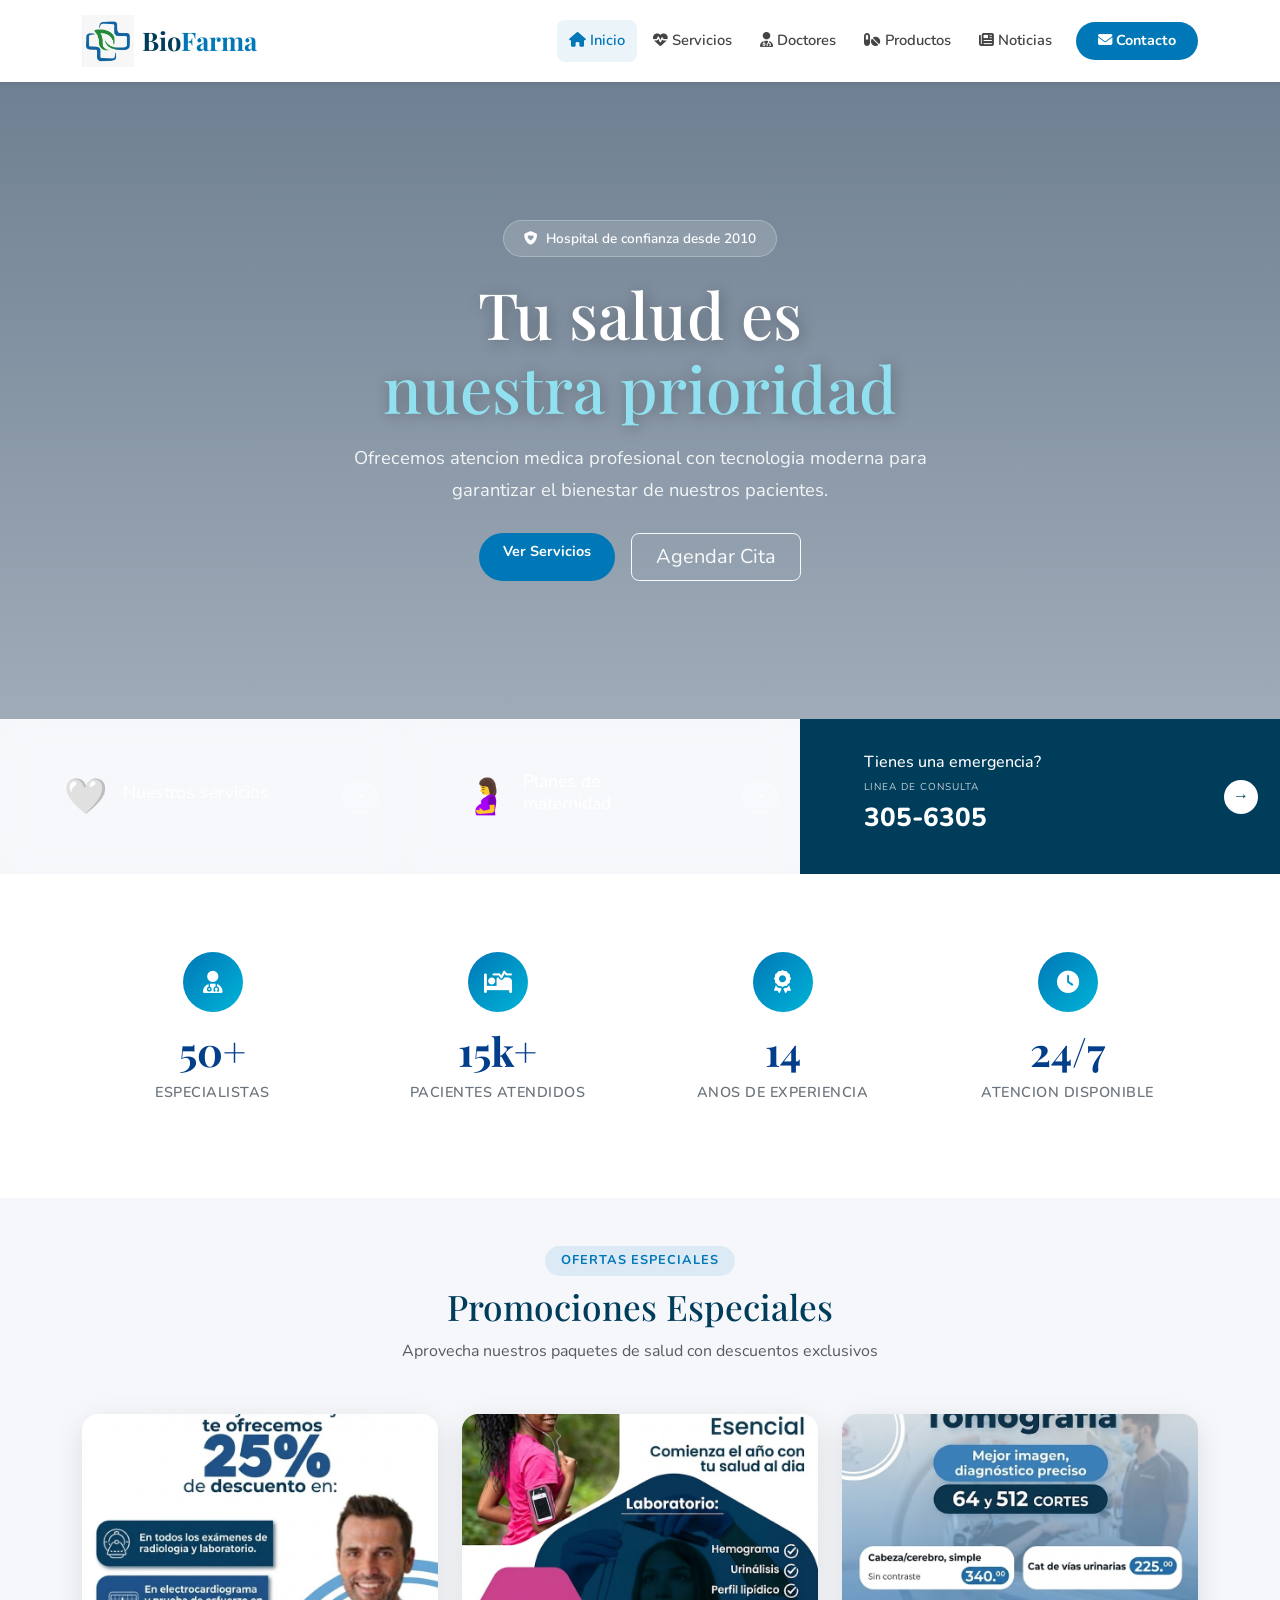
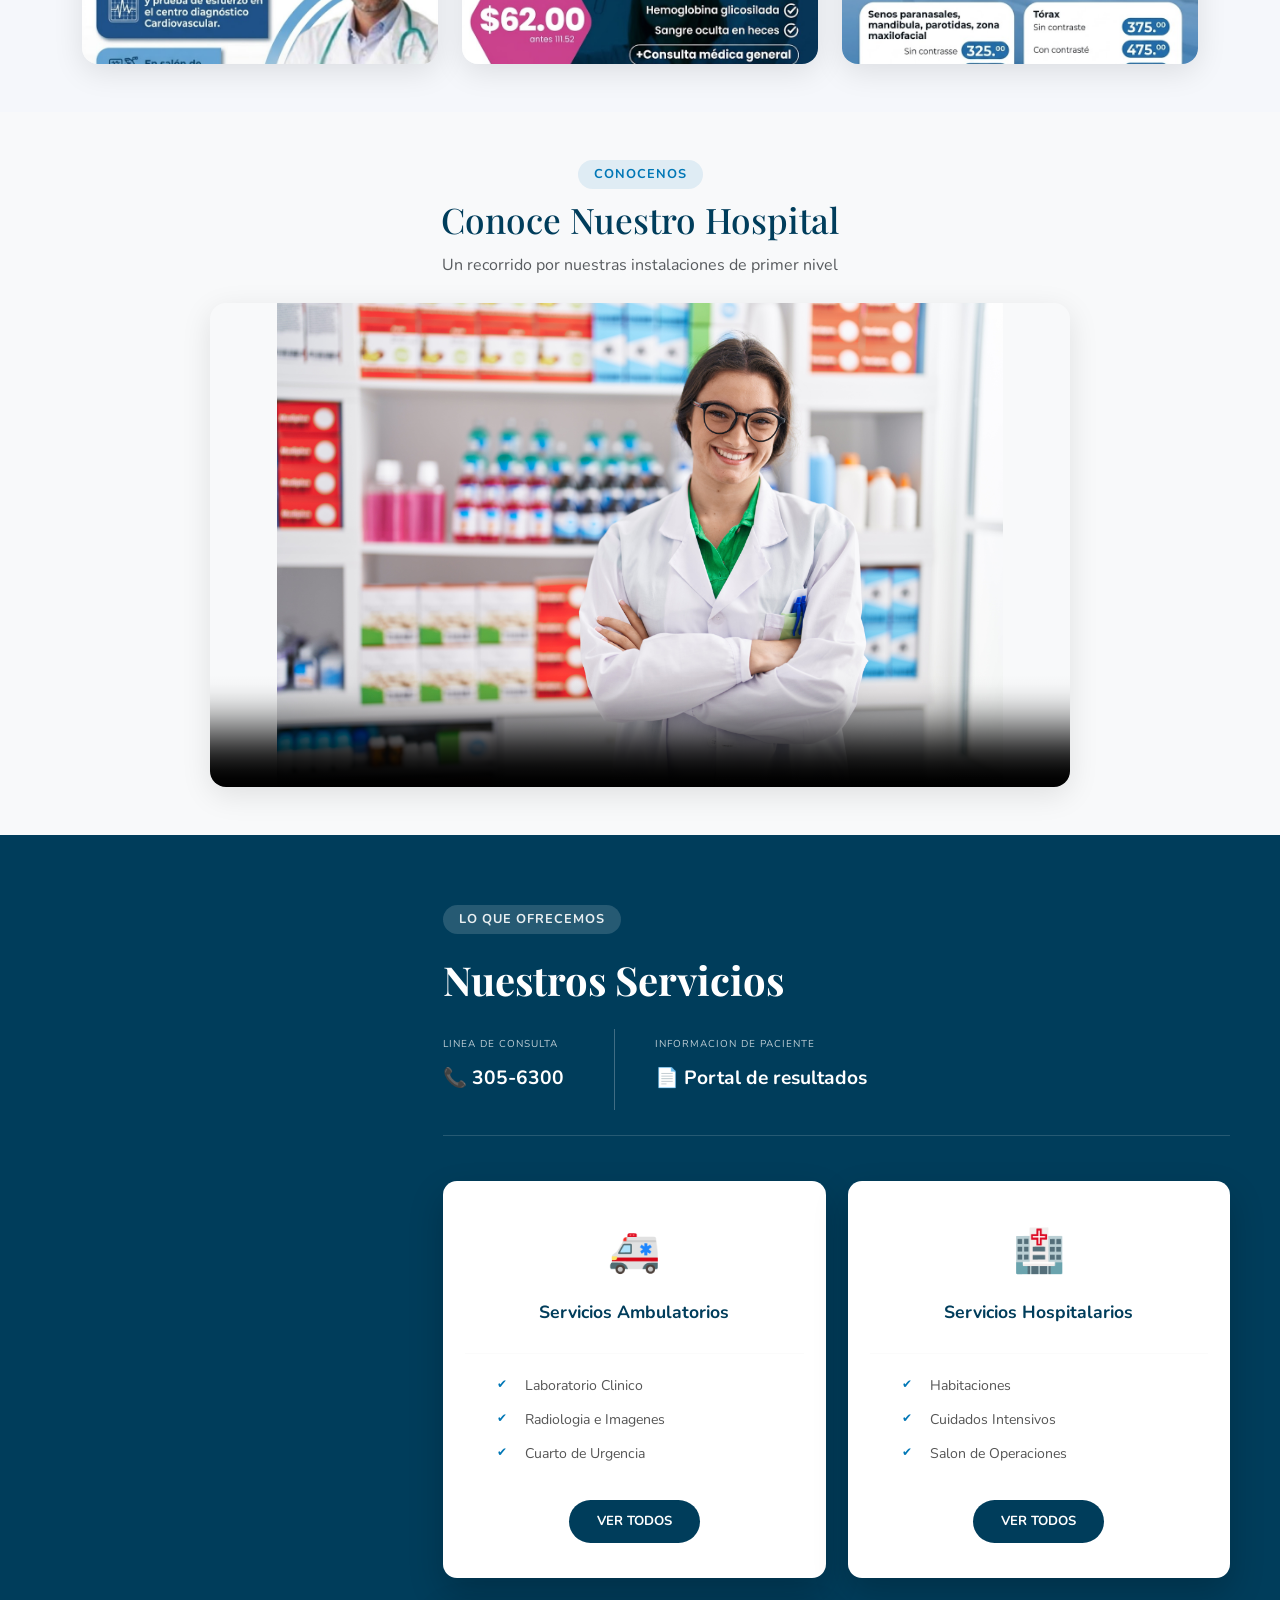
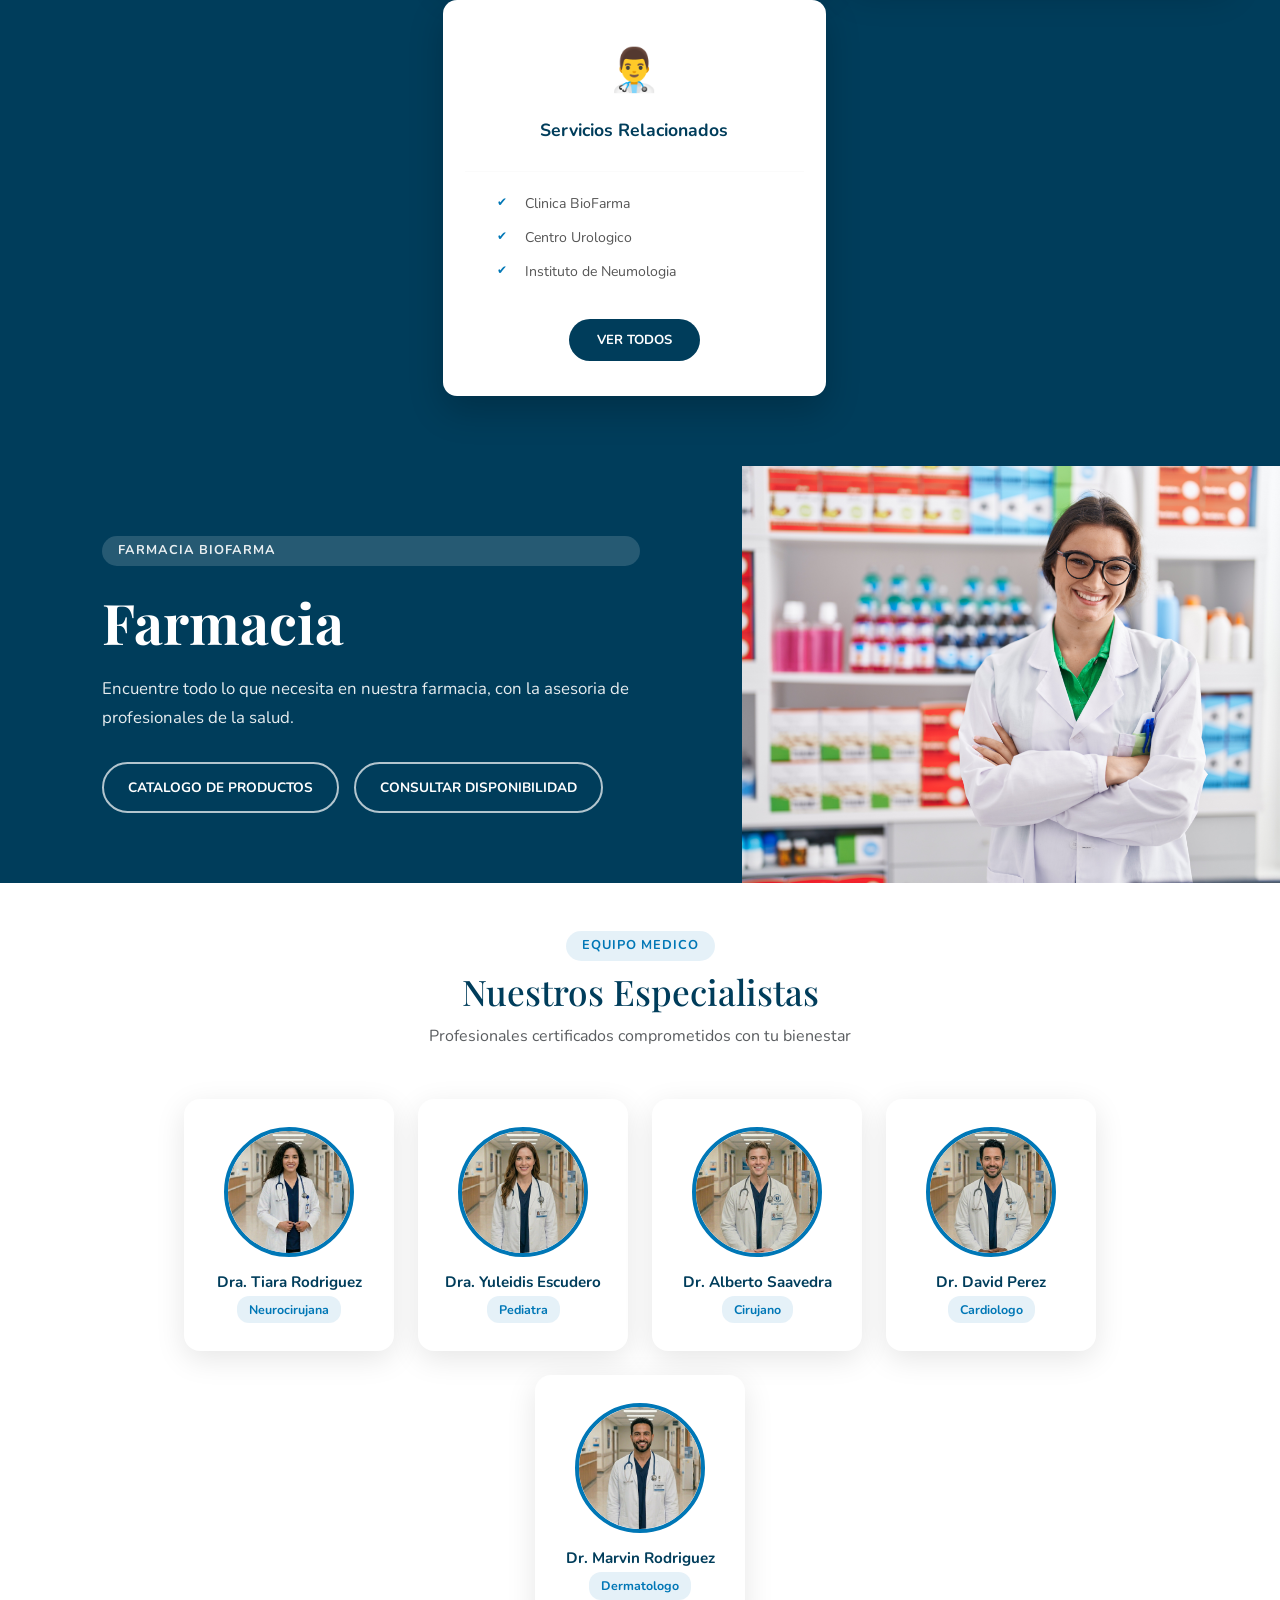
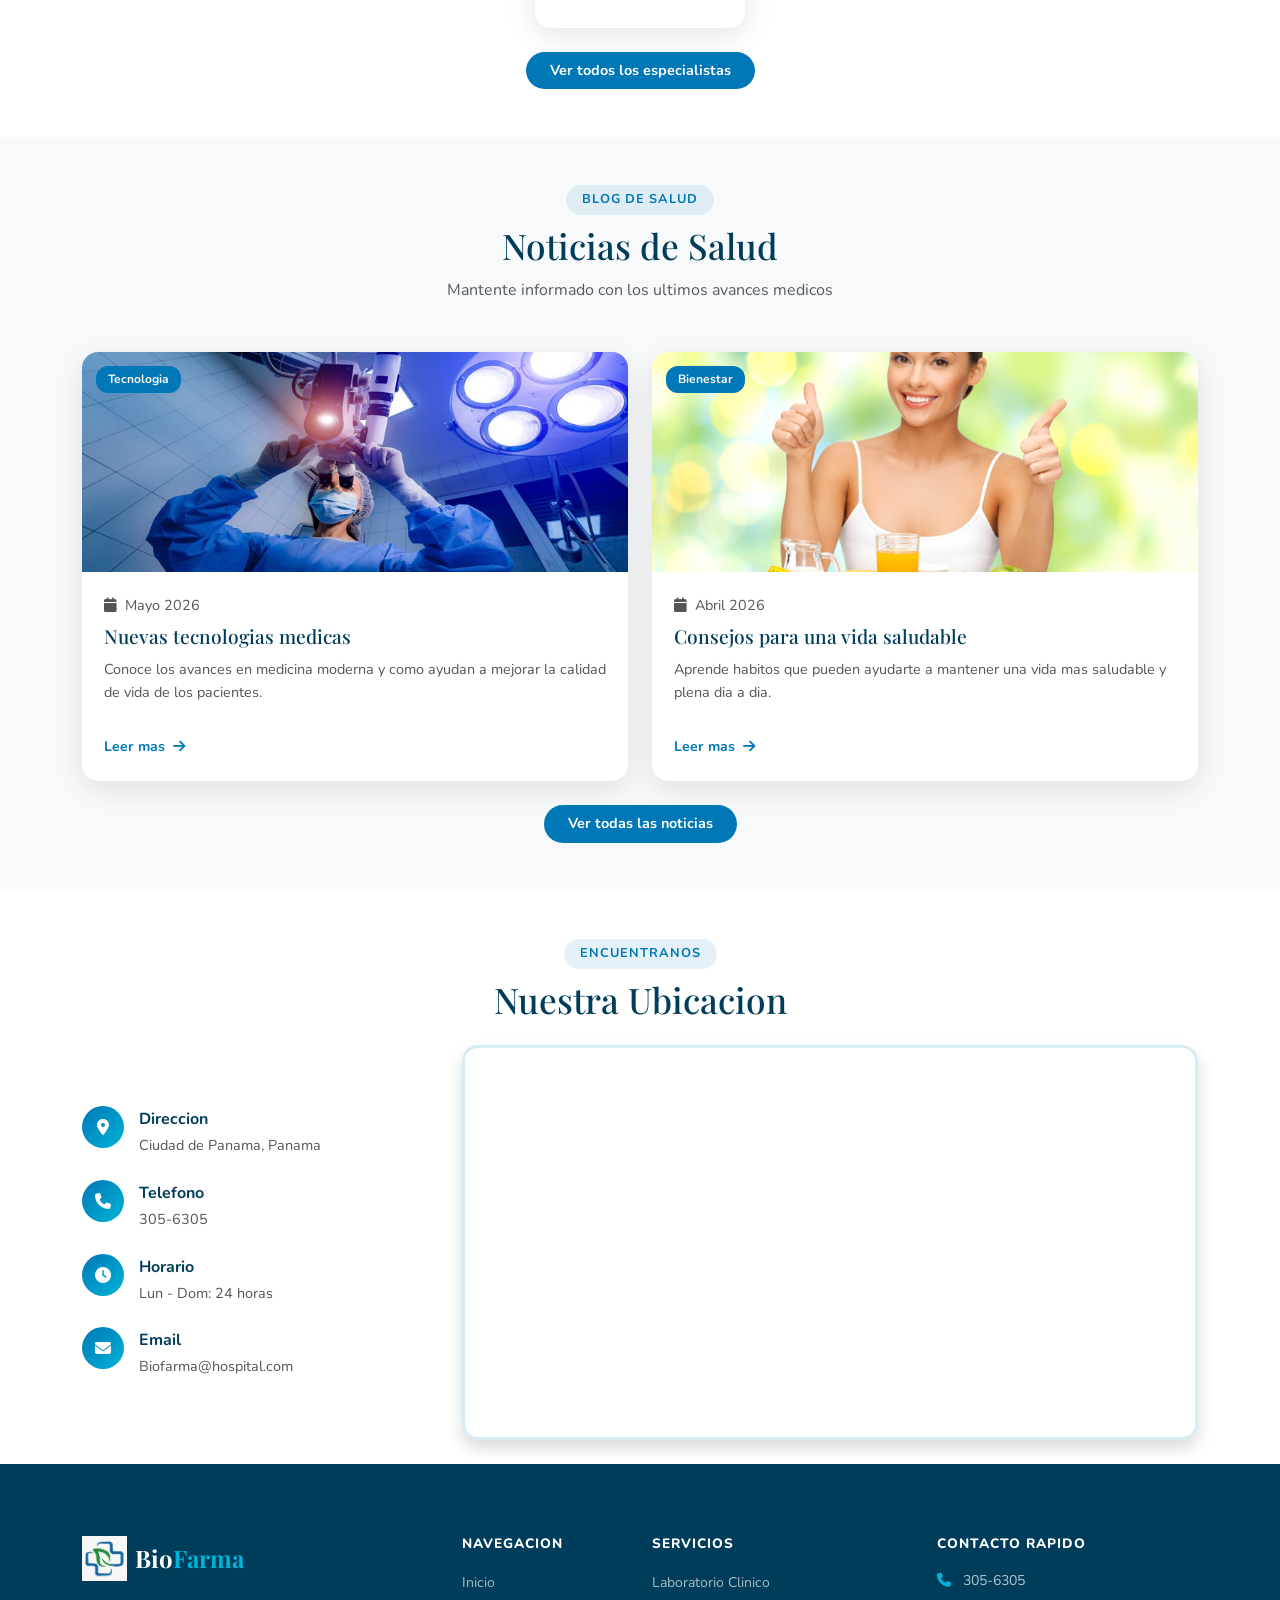
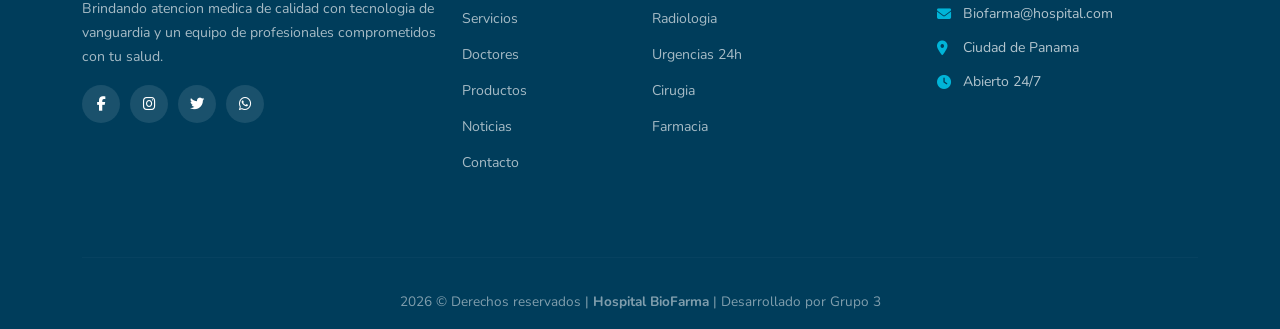
==== index.html @ d1a68641 "agregado card  del Dr Jean Batista" ====
<!DOCTYPE html>
<html lang="es">
<head>
    <meta charset="UTF-8">
    <meta name="viewport" content="width=device-width, initial-scale=1.0">
    <title>Hospital BioFarma | Tu salud, nuestra prioridad</title>
    <link rel="shortcut icon" type="image/png" href="img/Logo.png">
    <link href="https://cdn.jsdelivr.net/npm/bootstrap@5.3.3/dist/css/bootstrap.min.css" rel="stylesheet">
    <link rel="stylesheet" href="https://cdnjs.cloudflare.com/ajax/libs/font-awesome/6.5.0/css/all.min.css">
    <link href="https://fonts.googleapis.com/css2?family=Nunito:wght@400;600;700;800&family=Playfair+Display:wght@700&display=swap" rel="stylesheet">
    <link rel="stylesheet" href="css/style.css">
</head>
<body>

<!-- NAVBAR -->
<nav class="navbar navbar-expand-lg navbar-light bg-white shadow-sm sticky-top">
    <div class="container">
        <a class="navbar-brand d-flex align-items-center gap-2" href="index.html">
            <img src="img/Logo.png" alt="BioFarma" height="52">
            <span class="brand-name">Bio<span class="brand-accent">Farma</span></span>
        </a>
        <button class="navbar-toggler border-0" type="button" data-bs-toggle="collapse" data-bs-target="#navbarMain" aria-label="Toggle navigation">
            <span class="navbar-toggler-icon"></span>
        </button>
        <div class="collapse navbar-collapse" id="navbarMain">
            <ul class="navbar-nav ms-auto align-items-lg-center gap-lg-1">
                <li class="nav-item"><a class="nav-link active fw-semibold" href="index.html"><i class="fas fa-home me-1"></i>Inicio</a></li>
                <li class="nav-item"><a class="nav-link fw-semibold" href="servicios.html"><i class="fas fa-heartbeat me-1"></i>Servicios</a></li>
                <li class="nav-item"><a class="nav-link fw-semibold" href="Doctores.html"><i class="fas fa-user-md me-1"></i>Doctores</a></li>
                <li class="nav-item"><a class="nav-link fw-semibold" href="productos.html"><i class="fas fa-pills me-1"></i>Productos</a></li>
                <li class="nav-item"><a class="nav-link fw-semibold" href="noticias.html"><i class="fas fa-newspaper me-1"></i>Noticias</a></li>
                <li class="nav-item ms-lg-2">
                    <a class="btn btn-biofarma" href="contacto.html"><i class="fas fa-envelope me-1"></i>Contacto</a>
                </li>
            </ul>
        </div>
    </div>
</nav>

<!-- HERO -->
<section class="hero">
    <div class="hero-overlay">
        <div class="hero-content text-center text-white">
            <span class="hero-badge"><i class="fas fa-shield-heart me-2"></i>Hospital de confianza desde 2010</span>
            <h1>Tu salud es<br><span class="hero-highlight">nuestra prioridad</span></h1>
            <p>Ofrecemos atencion medica profesional con tecnologia moderna para garantizar el bienestar de nuestros pacientes.</p>
            <div class="d-flex gap-3 justify-content-center flex-wrap mt-4">
                <a href="servicios.html" class="btn btn-biofarma btn-lg px-4">Ver Servicios</a>
                <a href="contacto.html" class="btn btn-outline-light btn-lg px-4">Agendar Cita</a>
            </div>
        </div>
    </div>
    <div class="tarjetas-flotantes">
        <a href="servicios.html" class="tarjeta-glass text-decoration-none">
            <div class="icon">&#x1F90D;</div>
            <div class="info"><h3>Nuestros servicios</h3></div>
            <div class="arrow-circle">&#x2192;</div>
        </a>
        <a href="servicios.html" class="tarjeta-glass text-decoration-none">
            <div class="icon">&#x1F930;</div>
            <div class="info"><h3>Planes de maternidad</h3></div>
            <div class="arrow-circle">&#x2192;</div>
        </a>
        <div class="tarjeta-azul">
            <div class="info-emergencia">
                <h3>Tienes una emergencia?</h3>
                <div class="contacto-directo">
                    <span class="label">LINEA DE CONSULTA</span>
                    <span class="numero">305-6305</span>
                </div>
            </div>
            <div class="arrow-circle-white">&#x2192;</div>
        </div>
    </div>
</section>

<!-- ESTADISTICAS -->
<section class="py-5 bg-white">
    <div class="container">
        <div class="row text-center g-4">
            <div class="col-6 col-md-3">
                <div class="stat-card">
                    <div class="stat-icon"><i class="fas fa-user-md"></i></div>
                    <h2 class="stat-num">50+</h2>
                    <p>Especialistas</p>
                </div>
            </div>
            <div class="col-6 col-md-3">
                <div class="stat-card">
                    <div class="stat-icon"><i class="fas fa-procedures"></i></div>
                    <h2 class="stat-num">15k+</h2>
                    <p>Pacientes atendidos</p>
                </div>
            </div>
            <div class="col-6 col-md-3">
                <div class="stat-card">
                    <div class="stat-icon"><i class="fas fa-award"></i></div>
                    <h2 class="stat-num">14</h2>
                    <p>Anos de experiencia</p>
                </div>
            </div>
            <div class="col-6 col-md-3">
                <div class="stat-card">
                    <div class="stat-icon"><i class="fas fa-clock"></i></div>
                    <h2 class="stat-num">24/7</h2>
                    <p>Atencion disponible</p>
                </div>
            </div>
        </div>
    </div>
</section>

<!-- PROMOCIONES -->
<section class="promociones py-5">
    <div class="container">
        <div class="section-header text-center mb-5">
            <span class="section-tag">Ofertas especiales</span>
            <h2>Promociones Especiales</h2>
            <p class="text-muted">Aprovecha nuestros paquetes de salud con descuentos exclusivos</p>
        </div>
        <div class="row g-4">
            <div class="col-md-4"><div class="promo-card"><img src="img/promo1.jpg" alt="Chequeo" class="img-fluid"><div class="promo-overlay"><span>Ver promocion</span></div></div></div>
            <div class="col-md-4"><div class="promo-card"><img src="img/promo2.jpg" alt="Laboratorio" class="img-fluid"><div class="promo-overlay"><span>Ver promocion</span></div></div></div>
            <div class="col-md-4"><div class="promo-card"><img src="img/promo3.jpg" alt="Pediatria" class="img-fluid"><div class="promo-overlay"><span>Ver promocion</span></div></div></div>
        </div>
    </div>
</section>

<!-- VIDEO -->
<section class="video-section py-5 bg-light">
    <div class="container text-center">
        <div class="section-header mb-4">
            <span class="section-tag">Conocenos</span>
            <h2>Conoce Nuestro Hospital</h2>
            <p class="text-muted">Un recorrido por nuestras instalaciones de primer nivel</p>
        </div>
        <div class="ratio ratio-16x9 video-wrapper mx-auto" style="max-width:860px">
            <video controls poster="img/farmacia2.jpg">
                <source src="Videos/Hospital.mp4" type="video/mp4">
                Tu navegador no soporta el video.
            </video>
        </div>
    </div>
</section>

<!-- SERVICIOS PREMIUM -->
<section class="seccion-servicios-premium">
    <div class="servicios-split-container">
        <div class="servicios-visual"></div>
        <div class="servicios-info-panel">
            <div class="servicios-header">
                <span class="section-tag-white">Lo que ofrecemos</span>
                <h2>Nuestros Servicios</h2>
                <div class="servicios-subhead">
                    <div class="subhead-item">
                        <span class="label">LINEA DE CONSULTA</span>
                        <p class="valor">&#x1F4DE; 305-6300</p>
                    </div>
                    <div class="subhead-item separator">
                        <span class="label">INFORMACION DE PACIENTE</span>
                        <p class="valor">&#x1F4C4; Portal de resultados</p>
                    </div>
                </div>
            </div>
            <div class="cartas-grid">
                <article class="card-white">
                    <div class="card-icon">&#x1F691;</div>
                    <h3>Servicios Ambulatorios</h3>
                    <hr class="card-divider">
                    <ul class="card-list"><li>Laboratorio Clinico</li><li>Radiologia e Imagenes</li><li>Cuarto de Urgencia</li></ul>
                    <a href="servicios.html" class="card-btn">VER TODOS</a>
                </article>
                <article class="card-white">
                    <div class="card-icon">&#x1F3E5;</div>
                    <h3>Servicios Hospitalarios</h3>
                    <hr class="card-divider">
                    <ul class="card-list"><li>Habitaciones</li><li>Cuidados Intensivos</li><li>Salon de Operaciones</li></ul>
                    <a href="servicios.html" class="card-btn">VER TODOS</a>
                </article>
                <article class="card-white">
                    <div class="card-icon">&#x1F468;&#x200D;&#x2695;&#xFE0F;</div>
                    <h3>Servicios Relacionados</h3>
                    <hr class="card-divider">
                    <ul class="card-list"><li>Clinica BioFarma</li><li>Centro Urologico</li><li>Instituto de Neumologia</li></ul>
                    <a href="servicios.html" class="card-btn">VER TODOS</a>
                </article>
            </div>
        </div>
    </div>
</section>

<!-- BANNER FARMACIA -->
<section class="banner-farmacia-html">
    <div class="contenedor-banner">
        <div class="contenido-texto">
            <span class="section-tag-white">Farmacia BioFarma</span>
            <h1>Farmacia</h1>
            <p>Encuentre todo lo que necesita en nuestra farmacia, con la asesoria de profesionales de la salud.</p>
            <div class="botones-farmacia">
                <a href="productos.html" class="btn-farmacia">CATALOGO DE PRODUCTOS</a>
                <a href="contacto.html" class="btn-farmacia">CONSULTAR DISPONIBILIDAD</a>
            </div>
        </div>
        <div class="contenido-imagen">
            <img src="img/farmacia2.jpg" alt="Farmaceutica profesional en BioFarma">
        </div>
    </div>
</section>

<!-- DOCTORES -->
<section class="doctores py-5 bg-white">
    <div class="container">
        <div class="section-header text-center mb-5">
            <span class="section-tag">Equipo medico</span>
            <h2>Nuestros Especialistas</h2>
            <p class="text-muted">Profesionales certificados comprometidos con tu bienestar</p>
        </div>
        <div class="row justify-content-center g-4">
            <div class="col-6 col-md-4 col-lg-auto"><div class="doctor-card text-center"><div class="doctor-img-wrap"><img src="imagenes/dra. imagen.png" alt="Dra. Tiara Rodriguez"></div><h3>Dra. Tiara Rodriguez</h3><span class="especialidad">Neurocirujana</span></div></div>
            <div class="col-6 col-md-4 col-lg-auto"><div class="doctor-card text-center"><div class="doctor-img-wrap"><img src="imagenes/dra2.png" alt="Dra. Yuleidis Escudero"></div><h3>Dra. Yuleidis Escudero</h3><span class="especialidad">Pediatra</span></div></div>
            <div class="col-6 col-md-4 col-lg-auto"><div class="doctor-card text-center"><div class="doctor-img-wrap"><img src="imagenes/dr3.png" alt="Dr. Alberto Saavedra"></div><h3>Dr. Alberto Saavedra</h3><span class="especialidad">Cirujano</span></div></div>
            <div class="col-6 col-md-4 col-lg-auto"><div class="doctor-card text-center"><div class="doctor-img-wrap"><img src="imagenes/dr2.png" alt="Dr. David Perez"></div><h3>Dr. David Perez</h3><span class="especialidad">Cardiologo</span></div></div>
            <div class="col-6 col-md-4 col-lg-auto"><div class="doctor-card text-center"><div class="doctor-img-wrap"><img src="imagenes/dr1.png" alt="Dr. Marvin Rodriguez"></div><h3>Dr. Marvin Rodriguez</h3><span class="especialidad">Dermatologo</span></div></div>
        </div>
        <div class="text-center mt-4">
            <a href="Doctores.html" class="btn btn-biofarma px-4">Ver todos los especialistas</a>
        </div>
    </div>
</section>

<!-- NOTICIAS -->
<section class="noticias py-5 bg-light">
    <div class="container">
        <div class="section-header text-center mb-5">
            <span class="section-tag">Blog de salud</span>
            <h2>Noticias de Salud</h2>
            <p class="text-muted">Mantente informado con los ultimos avances medicos</p>
        </div>
        <div class="row g-4">
            <div class="col-md-6">
                <article class="noticia-card h-100">
                    <div class="noticia-img"><img src="img/noticia1.jpg" alt="Tecnologias medicas"><span class="noticia-badge">Tecnologia</span></div>
                    <div class="noticia-body">
                        <p class="noticia-fecha"><i class="fas fa-calendar me-1"></i> Mayo 2026</p>
                        <h3>Nuevas tecnologias medicas</h3>
                        <p>Conoce los avances en medicina moderna y como ayudan a mejorar la calidad de vida de los pacientes.</p>
                        <a href="noticias.html" class="noticia-link">Leer mas <i class="fas fa-arrow-right ms-1"></i></a>
                    </div>
                </article>
            </div>
            <div class="col-md-6">
                <article class="noticia-card h-100">
                    <div class="noticia-img"><img src="img/noticia2.png" alt="Vida saludable"><span class="noticia-badge">Bienestar</span></div>
                    <div class="noticia-body">
                        <p class="noticia-fecha"><i class="fas fa-calendar me-1"></i> Abril 2026</p>
                        <h3>Consejos para una vida saludable</h3>
                        <p>Aprende habitos que pueden ayudarte a mantener una vida mas saludable y plena dia a dia.</p>
                        <a href="noticias.html" class="noticia-link">Leer mas <i class="fas fa-arrow-right ms-1"></i></a>
                    </div>
                </article>
            </div>
        </div>
        <div class="text-center mt-4">
            <a href="noticias.html" class="btn btn-biofarma px-4">Ver todas las noticias</a>
        </div>
    </div>
</section>

<!-- UBICACION -->
<section class="ubicacion py-5">
    <div class="container">
        <div class="section-header text-center mb-4">
            <span class="section-tag">Encuentranos</span>
            <h2>Nuestra Ubicacion</h2>
        </div>
        <div class="row align-items-center g-4">
            <div class="col-md-4">
                <div class="ubicacion-info">
                    <div class="ubi-item"><i class="fas fa-map-marker-alt"></i><div><strong>Direccion</strong><p>Ciudad de Panama, Panama</p></div></div>
                    <div class="ubi-item"><i class="fas fa-phone"></i><div><strong>Telefono</strong><p>305-6305</p></div></div>
                    <div class="ubi-item"><i class="fas fa-clock"></i><div><strong>Horario</strong><p>Lun - Dom: 24 horas</p></div></div>
                    <div class="ubi-item"><i class="fas fa-envelope"></i><div><strong>Email</strong><p>Biofarma@hospital.com</p></div></div>
                </div>
            </div>
            <div class="col-md-8">
                <div class="map-wrapper rounded-4 overflow-hidden shadow">
                    <iframe src="https://www.google.com/maps?q=Hospital+San+Fernando+Panama&output=embed" width="100%" height="380" style="border:0;" allowfullscreen loading="lazy"></iframe>
                </div>
            </div>
        </div>
    </div>
</section>

<!-- FOOTER -->
<footer class="footer">
    <div class="container">
        <div class="row g-4 py-5">
            <div class="col-md-4">
                <div class="d-flex align-items-center gap-2 mb-3">
                    <img src="img/Logo.png" alt="Logo" height="45">
                    <span class="footer-brand">Bio<span>Farma</span></span>
                </div>
                <p class="footer-desc">Brindando atencion medica de calidad con tecnologia de vanguardia y un equipo de profesionales comprometidos con tu salud.</p>
                <div class="social-links">
                    <a href="#"><i class="fab fa-facebook-f"></i></a>
                    <a href="#"><i class="fab fa-instagram"></i></a>
                    <a href="#"><i class="fab fa-twitter"></i></a>
                    <a href="#"><i class="fab fa-whatsapp"></i></a>
                </div>
            </div>
            <div class="col-md-2 col-6">
                <h6 class="footer-title">Navegacion</h6>
                <ul class="footer-links">
                    <li><a href="index.html">Inicio</a></li>
                    <li><a href="servicios.html">Servicios</a></li>
                    <li><a href="Doctores.html">Doctores</a></li>
                    <li><a href="productos.html">Productos</a></li>
                    <li><a href="noticias.html">Noticias</a></li>
                    <li><a href="contacto.html">Contacto</a></li>
                </ul>
            </div>
            <div class="col-md-3 col-6">
                <h6 class="footer-title">Servicios</h6>
                <ul class="footer-links">
                    <li><a href="servicios.html">Laboratorio Clinico</a></li>
                    <li><a href="servicios.html">Radiologia</a></li>
                    <li><a href="servicios.html">Urgencias 24h</a></li>
                    <li><a href="servicios.html">Cirugia</a></li>
                    <li><a href="servicios.html">Farmacia</a></li>
                </ul>
            </div>
            <div class="col-md-3">
                <h6 class="footer-title">Contacto Rapido</h6>
                <ul class="footer-contact">
                    <li><i class="fas fa-phone"></i> 305-6305</li>
                    <li><i class="fas fa-envelope"></i> Biofarma@hospital.com</li>
                    <li><i class="fas fa-map-marker-alt"></i> Ciudad de Panama</li>
                    <li><i class="fas fa-clock"></i> Abierto 24/7</li>
                </ul>
            </div>
        </div>
        <hr class="footer-hr">
        <div class="footer-bottom text-center py-3">
            <p>2026 &copy; Derechos reservados | <strong>Hospital BioFarma</strong> | Desarrollado por Grupo 3</p>
        </div>
    </div>
</footer>

<script src="https://cdn.jsdelivr.net/npm/bootstrap@5.3.3/dist/js/bootstrap.bundle.min.js"></script>
</body>
</html>
---- css/style.css ----
/* ========================
   VARIABLES Y RESET
   ======================== */
:root {
    --azul: #0077b6;
    --azul-oscuro: #023e8a;
    --azul-profundo: #003d5b;
    --azul-claro: #00b4d8;
    --blanco: #ffffff;
    --gris-claro: #f5f7fb;
    --gris: #6c757d;
    --verde: #27ae60;
    --font-body: "Nunito", sans-serif;
    --font-display: "Playfair Display", serif;
    --shadow: 0 8px 30px rgba(0,0,0,0.1);
    --radius: 16px;
    --transition: all 0.3s ease;
}

* { margin:0; padding:0; box-sizing:border-box; }

body {
    font-family: var(--font-body);
    background: var(--gris-claro);
    color: #333;
    line-height: 1.7;
}

/* ========================
   NAVBAR
   ======================== */
.navbar {
    padding: 10px 0;
    z-index: 1000;
}

.brand-name {
    font-family: var(--font-display);
    font-size: 1.6rem;
    color: var(--azul-profundo);
    font-weight: 700;
}

.brand-accent {
    color: var(--azul);
}

.navbar .nav-link {
    color: #444 !important;
    font-weight: 600;
    padding: 8px 12px !important;
    border-radius: 8px;
    transition: var(--transition);
    font-size: 0.92rem;
}

.navbar .nav-link:hover,
.navbar .nav-link.active {
    color: var(--azul) !important;
    background: rgba(0,119,182,0.08);
}

.btn-biofarma {
    background: var(--azul);
    color: white !important;
    border: none;
    border-radius: 25px;
    padding: 8px 22px;
    font-weight: 700;
    font-size: 0.9rem;
    transition: var(--transition);
    text-decoration: none;
    display: inline-block;
}

.btn-biofarma:hover {
    background: var(--azul-oscuro);
    transform: translateY(-2px);
    box-shadow: 0 6px 20px rgba(0,119,182,0.35);
    color: white !important;
}

.btn-biofarma-sm {
    background: var(--azul);
    color: white !important;
    border: none;
    border-radius: 20px;
    padding: 6px 16px;
    font-weight: 600;
    font-size: 0.82rem;
    transition: var(--transition);
    text-decoration: none;
    display: inline-block;
}

.btn-biofarma-sm:hover {
    background: var(--azul-oscuro);
    color: white !important;
}

/* ========================
   PAGE BANNER (para páginas internas)
   ======================== */
.page-banner {
    background: linear-gradient(135deg, var(--azul-profundo) 0%, var(--azul) 100%);
    color: white;
    text-align: center;
    padding: 70px 20px 50px;
}

.page-banner h1 {
    font-family: var(--font-display);
    font-size: 2.5rem;
    margin-bottom: 15px;
}

.breadcrumb-item + .breadcrumb-item::before {
    color: rgba(255,255,255,0.5);
}

/* ========================
   SECTION HEADERS
   ======================== */
.section-header h2 {
    font-family: var(--font-display);
    font-size: 2.2rem;
    color: var(--azul-profundo);
    margin-bottom: 10px;
}

.section-tag {
    display: inline-block;
    background: rgba(0,119,182,0.1);
    color: var(--azul);
    border-radius: 20px;
    padding: 4px 16px;
    font-size: 0.8rem;
    font-weight: 700;
    letter-spacing: 1px;
    text-transform: uppercase;
    margin-bottom: 10px;
}

.section-tag-white {
    display: inline-block;
    background: rgba(255,255,255,0.15);
    color: rgba(255,255,255,0.9);
    border-radius: 20px;
    padding: 4px 16px;
    font-size: 0.8rem;
    font-weight: 700;
    letter-spacing: 1px;
    text-transform: uppercase;
    margin-bottom: 12px;
}

.section-title-left {
    font-family: var(--font-display);
    font-size: 1.9rem;
    color: var(--azul-profundo);
}

/* ========================
   HERO
   ======================== */
.hero {
    position: relative;
    height: 88vh;
    background: url("https://images.unsplash.com/photo-1586773860418-d37222d8fce3") center/cover no-repeat;
    display: flex;
    flex-direction: column;
    justify-content: space-between;
}

.hero-overlay {
    flex-grow: 1;
    display: flex;
    align-items: center;
    justify-content: center;
    background: linear-gradient(to bottom, rgba(0,30,60,0.55), rgba(0,30,60,0.35));
    padding: 20px;
}

.hero-badge {
    display: inline-block;
    background: rgba(255,255,255,0.15);
    backdrop-filter: blur(10px);
    border: 1px solid rgba(255,255,255,0.25);
    color: white;
    border-radius: 30px;
    padding: 6px 20px;
    font-size: 0.85rem;
    font-weight: 600;
    margin-bottom: 20px;
}

.hero-content h1 {
    font-family: var(--font-display);
    font-size: clamp(2.2rem, 5vw, 4rem);
    line-height: 1.15;
    margin-bottom: 18px;
    text-shadow: 2px 2px 15px rgba(0,0,0,0.3);
}

.hero-highlight {
    color: #90e0ef;
}

.hero-content p {
    font-size: 1.15rem;
    max-width: 600px;
    margin: 0 auto 28px;
    opacity: 0.9;
}

.hero-content { animation: aparecer 1.1s ease; }

/* Tarjetas flotantes */
.tarjetas-flotantes {
    display: flex;
    width: 100%;
    height: 155px;
}

.tarjeta-glass {
    flex: 1;
    background: rgba(255,255,255,0.13);
    backdrop-filter: blur(15px);
    -webkit-backdrop-filter: blur(15px);
    border-right: 1px solid rgba(255,255,255,0.2);
    display: flex;
    align-items: center;
    padding: 0 5%;
    color: white;
    position: relative;
    cursor: pointer;
    transition: var(--transition);
    text-decoration: none !important;
}

.tarjeta-glass:hover {
    background: rgba(255,255,255,0.22);
    transform: translateY(-5px);
    color: white;
}

.tarjeta-glass h3 {
    font-size: 1.1rem;
    max-width: 150px;
    color: white;
}

.tarjeta-azul {
    flex: 1.3;
    background: var(--azul-profundo);
    color: white;
    display: flex;
    align-items: center;
    padding: 0 5%;
    position: relative;
    transition: var(--transition);
}

.tarjeta-azul:hover { transform: translateY(-5px); }

.icon { font-size: 35px; margin-right: 15px; }

.info-emergencia h3 { font-size: 1rem; margin-bottom: 6px; }

.contacto-directo { display: flex; flex-direction: column; }
.label { font-size: 10px; letter-spacing: 1px; opacity: 0.75; text-transform: uppercase; }
.numero { font-size: 26px; font-weight: 800; }

.arrow-circle, .arrow-circle-white {
    position: absolute;
    right: 22px;
    width: 34px;
    height: 34px;
    border-radius: 50%;
    display: flex;
    align-items: center;
    justify-content: center;
    font-weight: bold;
    font-size: 1rem;
}
.arrow-circle { background: rgba(255,255,255,0.2); border: 1px solid rgba(255,255,255,0.4); color: white; }
.arrow-circle-white { background: white; color: var(--azul-profundo); }

/* ========================
   ESTADÍSTICAS
   ======================== */
.stat-card {
    padding: 30px 20px;
    border-radius: var(--radius);
    transition: var(--transition);
}

.stat-card:hover { transform: translateY(-5px); }

.stat-icon {
    width: 60px; height: 60px;
    background: linear-gradient(135deg, var(--azul), var(--azul-claro));
    border-radius: 50%;
    display: flex; align-items: center; justify-content: center;
    margin: 0 auto 15px;
    color: white; font-size: 1.4rem;
}

.stat-num {
    font-family: var(--font-display);
    font-size: 2.5rem;
    color: var(--azul-oscuro);
    font-weight: 700;
    margin-bottom: 5px;
}

.stat-card p {
    color: var(--gris);
    font-weight: 600;
    font-size: 0.9rem;
    text-transform: uppercase;
    letter-spacing: 0.5px;
}

/* ========================
   PROMOCIONES
   ======================== */
.promociones { background: var(--gris-claro); }

.promo-card {
    border-radius: var(--radius);
    overflow: hidden;
    position: relative;
    box-shadow: var(--shadow);
    transition: var(--transition);
}

.promo-card:hover { transform: translateY(-8px); box-shadow: 0 20px 40px rgba(0,0,0,0.15); }

.promo-card img { width: 100%; height: 250px; object-fit: cover; display: block; transition: var(--transition); }

.promo-card:hover img { transform: scale(1.05); }

.promo-overlay {
    position: absolute; inset: 0;
    background: rgba(0,61,91,0.6);
    display: flex; align-items: center; justify-content: center;
    opacity: 0; transition: var(--transition);
}

.promo-card:hover .promo-overlay { opacity: 1; }

.promo-overlay span {
    color: white; font-weight: 700; font-size: 1.1rem;
    border: 2px solid white; padding: 8px 22px; border-radius: 25px;
}

/* ========================
   VIDEO
   ======================== */
.video-wrapper {
    border-radius: var(--radius);
    overflow: hidden;
    box-shadow: var(--shadow);
}

.video-wrapper video { display: block; }

/* ========================
   SERVICIOS PREMIUM
   ======================== */
.seccion-servicios-premium {
    background: var(--azul-profundo);
    min-height: 90vh;
    display: flex;
}

.servicios-split-container { display: flex; width: 100%; flex-wrap: wrap; }

.servicios-visual {
    flex: 1; min-width: 300px; min-height: 400px;
    background: url("img/radio.webp") center top / cover no-repeat;
}

.servicios-info-panel {
    flex: 2;
    padding: 70px 50px;
    color: white;
}

.servicios-header h2 {
    font-family: var(--font-display);
    font-size: 2.5rem;
    font-weight: 700;
    margin: 10px 0 25px;
}

.servicios-subhead {
    display: flex;
    gap: 50px;
    margin-bottom: 45px;
    padding-bottom: 25px;
    border-bottom: 1px solid rgba(255,255,255,0.15);
}

.subhead-item .label { font-size: 10px; letter-spacing: 1px; opacity: 0.75; text-transform: uppercase; }
.subhead-item .valor { font-size: 1.2rem; font-weight: 700; margin-top: 5px; }
.separator { border-left: 1px solid rgba(255,255,255,0.25); padding-left: 40px; }

.cartas-grid {
    display: grid;
    grid-template-columns: repeat(auto-fit, minmax(250px,1fr));
    gap: 22px;
}

.card-white {
    background: white;
    border-radius: 14px;
    padding: 35px 22px;
    color: #333;
    text-align: center;
    display: flex; flex-direction: column; align-items: center;
    box-shadow: 0 15px 35px rgba(0,0,0,0.2);
    transition: var(--transition);
}

.card-white:hover { transform: translateY(-10px) scale(1.02); }

.card-icon { font-size: 42px; margin-bottom: 14px; }

.card-white h3 { color: var(--azul-profundo); font-size: 1.1rem; margin-bottom: 14px; font-weight: 700; }

.card-divider { width: 100%; border: 0; border-top: 1px solid #f0f0f0; margin-bottom: 20px; }

.card-list { list-style: none; width: 100%; text-align: left; margin-bottom: 25px; }

.card-list li {
    font-size: 0.88rem; margin-bottom: 10px; padding-left: 28px;
    position: relative; color: #555;
}

.card-list li::before {
    content: "✔";
    position: absolute; left: 0;
    color: var(--azul); font-size: 12px;
}

.card-btn {
    margin-top: auto;
    background: var(--azul-profundo);
    color: white;
    border: none;
    padding: 10px 28px;
    border-radius: 22px;
    font-size: 0.82rem;
    font-weight: 700;
    cursor: pointer;
    transition: var(--transition);
    text-decoration: none; display: inline-block;
}
.card-btn:hover { background: var(--azul); color: white; }

@media (max-width: 1100px) { .servicios-visual { display: none; } }

/* ========================
   BANNER FARMACIA
   ======================== */
.banner-farmacia-html {
    background: var(--azul-profundo);
    overflow: hidden;
}

.contenedor-banner { display: flex; width: 100%; align-items: stretch; }

.contenido-texto {
    flex: 1; padding: 70px 8%;
    color: white; display: flex;
    flex-direction: column; justify-content: center;
}

.contenido-texto h1 {
    font-family: var(--font-display);
    font-size: 3.5rem; font-weight: 700; margin: 10px 0 20px;
}

.contenido-texto p { font-size: 1.05rem; margin-bottom: 30px; opacity: 0.9; }

.botones-farmacia { display: flex; gap: 15px; flex-wrap: wrap; }

.btn-farmacia {
    text-decoration: none; color: white;
    border: 2px solid rgba(255,255,255,0.7);
    padding: 12px 24px; border-radius: 28px;
    font-size: 0.85rem; font-weight: 700;
    transition: var(--transition); text-align: center;
}

.btn-farmacia:hover {
    background: white; color: var(--azul-profundo);
    border-color: white; transform: translateY(-2px);
}

.contenido-imagen { flex: 1; }
.contenido-imagen img { width: 100%; height: 100%; object-fit: cover; display: block; }

@media (max-width: 900px) {
    .contenedor-banner { flex-direction: column; }
    .contenido-texto { padding: 40px 25px; text-align: center; }
    .botones-farmacia { justify-content: center; }
    .contenido-imagen { height: 280px; }
}

/* ========================
   DOCTORES
   ======================== */
.doctor-card {
    background: white;
    border-radius: var(--radius);
    padding: 28px 20px;
    width: 210px;
    box-shadow: var(--shadow);
    transition: var(--transition);
}

.doctor-card:hover { transform: translateY(-8px); box-shadow: 0 20px 40px rgba(0,0,0,0.13); }

.doctor-img-wrap {
    width: 130px; height: 130px;
    border-radius: 50%;
    overflow: hidden;
    margin: 0 auto 16px;
    border: 4px solid var(--azul);
}

.doctor-img-wrap img { width: 100%; height: 100%; object-fit: cover; transition: var(--transition); }

.doctor-card:hover .doctor-img-wrap img { transform: scale(1.08); }

.doctor-card h3 { font-size: 0.95rem; font-weight: 700; color: var(--azul-profundo); margin-bottom: 5px; }

.especialidad {
    display: inline-block;
    background: rgba(0,119,182,0.1);
    color: var(--azul);
    border-radius: 12px;
    padding: 3px 12px;
    font-size: 0.78rem;
    font-weight: 700;
}

.doctor-bio {
    font-size: 0.8rem;
    color: var(--gris);
    margin-top: 10px;
    line-height: 1.5;
}

/* ========================
   NOTICIAS
   ======================== */
.noticia-card {
    background: white;
    border-radius: var(--radius);
    overflow: hidden;
    box-shadow: var(--shadow);
    display: flex; flex-direction: column;
    transition: var(--transition);
}

.noticia-card:hover { transform: translateY(-6px); box-shadow: 0 20px 40px rgba(0,0,0,0.13); }

.noticia-img { position: relative; overflow: hidden; }
.noticia-img img { width: 100%; height: 220px; object-fit: cover; display: block; transition: var(--transition); }
.noticia-card:hover .noticia-img img { transform: scale(1.05); }

.noticia-badge {
    position: absolute; top: 14px; left: 14px;
    background: var(--azul); color: white;
    border-radius: 12px; padding: 3px 12px;
    font-size: 0.75rem; font-weight: 700;
}

.noticia-body { padding: 22px; flex: 1; display: flex; flex-direction: column; }

.noticia-fecha { font-size: 0.78rem; color: var(--gris); margin-bottom: 8px; }

.noticia-body h3 {
    font-family: var(--font-display);
    font-size: 1.2rem; color: var(--azul-profundo);
    margin-bottom: 10px;
}

.noticia-body p { font-size: 0.9rem; color: #555; line-height: 1.6; flex: 1; }

.noticia-link {
    color: var(--azul); font-weight: 700;
    text-decoration: none; font-size: 0.88rem;
    margin-top: 15px; display: inline-block;
    transition: var(--transition);
}

.noticia-link:hover { color: var(--azul-oscuro); letter-spacing: 0.5px; }

.noticia-tags { display: flex; gap: 6px; flex-wrap: wrap; margin-top: 12px; }

.tag {
    background: var(--gris-claro);
    color: #555;
    border-radius: 10px; padding: 2px 10px;
    font-size: 0.75rem; font-weight: 600;
}

/* Noticia destacada */
.noticia-destacada {
    background: white;
    border-radius: var(--radius);
    overflow: hidden;
    box-shadow: var(--shadow);
}

.noticia-badge-alt {
    display: inline-block;
    background: linear-gradient(135deg, var(--azul), var(--azul-claro));
    color: white; border-radius: 12px;
    padding: 4px 14px; font-size: 0.78rem; font-weight: 700;
}

.noticia-fecha-alt { font-size: 0.82rem; color: var(--gris); }

.noticia-titulo-grande {
    font-family: var(--font-display);
    font-size: 1.7rem; color: var(--azul-profundo);
    margin: 10px 0 15px;
}

/* Newsletter */
.newsletter-box {
    background: linear-gradient(135deg, var(--azul-profundo), var(--azul));
    border-radius: var(--radius);
    padding: 40px;
    color: white;
}

.newsletter-box h3 { font-family: var(--font-display); font-size: 1.6rem; margin-bottom: 6px; }

/* ========================
   UBICACIÓN
   ======================== */
.ubicacion { background: white; }

.ubicacion-info { display: flex; flex-direction: column; gap: 22px; }

.ubi-item {
    display: flex; align-items: flex-start; gap: 15px;
}

.ubi-item i {
    width: 42px; height: 42px;
    background: linear-gradient(135deg, var(--azul), var(--azul-claro));
    color: white; border-radius: 50%;
    display: flex; align-items: center; justify-content: center;
    font-size: 1rem; flex-shrink: 0;
}

.ubi-item strong { display: block; font-weight: 700; color: var(--azul-profundo); }
.ubi-item p { margin: 0; font-size: 0.9rem; color: #555; }

.map-wrapper { border: 3px solid rgba(0,119,182,0.15); }

/* ========================
   FOOTER
   ======================== */
.footer {
    background: var(--azul-profundo);
    color: rgba(255,255,255,0.85);
}

.footer-brand {
    font-family: var(--font-display);
    font-size: 1.5rem;
    color: white; font-weight: 700;
}

.footer-brand span { color: var(--azul-claro); }

.footer-desc { font-size: 0.88rem; color: rgba(255,255,255,0.65); line-height: 1.7; }

.footer-title { color: white; font-weight: 800; font-size: 0.85rem; text-transform: uppercase; letter-spacing: 1px; margin-bottom: 16px; }

.footer-links { list-style: none; padding: 0; }
.footer-links li { margin-bottom: 9px; }
.footer-links a { color: rgba(255,255,255,0.65); text-decoration: none; font-size: 0.88rem; transition: var(--transition); }
.footer-links a:hover { color: var(--azul-claro); padding-left: 4px; }

.footer-contact { list-style: none; padding: 0; }
.footer-contact li { display: flex; align-items: center; gap: 10px; margin-bottom: 10px; font-size: 0.88rem; color: rgba(255,255,255,0.7); }
.footer-contact i { color: var(--azul-claro); width: 16px; }

.social-links { display: flex; gap: 10px; margin-top: 16px; }
.social-links a {
    width: 38px; height: 38px;
    background: rgba(255,255,255,0.1);
    color: white; border-radius: 50%;
    display: flex; align-items: center; justify-content: center;
    text-decoration: none; font-size: 0.9rem;
    transition: var(--transition);
}
.social-links a:hover { background: var(--azul); transform: translateY(-3px); }

.footer-hr { border-color: rgba(255,255,255,0.1); }

.footer-bottom p { font-size: 0.85rem; color: rgba(255,255,255,0.5); margin: 0; }

/* ========================
   PÁGINA CONTACTO
   ======================== */
.contact-info-card {
    background: white;
    border-radius: var(--radius);
    padding: 28px;
    box-shadow: var(--shadow);
}

.ci-item {
    display: flex; align-items: flex-start; gap: 14px;
    padding: 16px 0;
    border-bottom: 1px solid #f0f0f0;
}
.ci-item:last-child { border-bottom: none; }

.ci-icon {
    width: 44px; height: 44px;
    background: linear-gradient(135deg, var(--azul), var(--azul-claro));
    color: white; border-radius: 12px;
    display: flex; align-items: center; justify-content: center;
    font-size: 1rem; flex-shrink: 0;
}

.ci-item strong { display: block; font-weight: 700; color: var(--azul-profundo); font-size: 0.88rem; }
.ci-item p { margin: 3px 0 0; font-size: 0.88rem; color: #555; }

.form-card {
    background: white;
    border-radius: var(--radius);
    padding: 40px;
    box-shadow: var(--shadow);
}

.form-control, .form-select {
    border: 2px solid #e8edf2;
    border-radius: 10px;
    font-family: var(--font-body);
    transition: var(--transition);
}

.form-control:focus, .form-select:focus {
    border-color: var(--azul);
    box-shadow: 0 0 0 3px rgba(0,119,182,0.12);
}

/* ========================
   SERVICIOS (página interna)
   ======================== */
.servicio-card {
    background: white;
    border-radius: var(--radius);
    padding: 35px 28px;
    box-shadow: var(--shadow);
    text-align: center;
    transition: var(--transition);
    display: flex; flex-direction: column;
}

.servicio-card:hover { transform: translateY(-8px); box-shadow: 0 22px 45px rgba(0,0,0,0.14); }

.featured-servicio {
    background: linear-gradient(160deg, var(--azul-profundo), var(--azul));
    color: white;
}

.featured-servicio h3 { color: white !important; }
.featured-servicio .servicio-list li { color: rgba(255,255,255,0.85) !important; }
.featured-servicio .servicio-list li i { color: #90e0ef !important; }

.servicio-icon {
    width: 70px; height: 70px;
    border-radius: 20px;
    display: flex; align-items: center; justify-content: center;
    margin: 0 auto 20px;
    font-size: 1.8rem; color: white;
}

.servicio-card h3 {
    font-family: var(--font-display);
    color: var(--azul-profundo); font-size: 1.3rem;
    margin-bottom: 18px;
}

.servicio-list { list-style: none; padding: 0; text-align: left; }
.servicio-list li {
    padding: 10px 0; border-bottom: 1px solid rgba(0,0,0,0.05);
    display: flex; align-items: center; gap: 12px;
    font-size: 0.9rem; color: #555;
}
.servicio-list li:last-child { border-bottom: none; }
.servicio-list li i { color: var(--azul); width: 16px; }

.badge-featured {
    display: inline-block;
    background: rgba(255,255,255,0.2);
    color: white; border: 1px solid rgba(255,255,255,0.4);
    border-radius: 20px; padding: 5px 16px;
    font-size: 0.82rem; font-weight: 700;
}

/* CTA Box doctores */
.cta-box {
    background: linear-gradient(135deg, var(--azul-profundo), var(--azul));
    border-radius: var(--radius);
    padding: 55px 40px;
    color: white;
}

.cta-box h3 {
    font-family: var(--font-display);
    font-size: 2rem; margin-bottom: 10px;
}

/* ========================
   PRODUCTOS
   ======================== */
.btn-filtro {
    border: 2px solid var(--azul);
    color: var(--azul);
    border-radius: 22px;
    padding: 7px 20px;
    font-weight: 600;
    font-size: 0.88rem;
    background: transparent;
    transition: var(--transition);
}

.btn-filtro:hover, .btn-filtro.active {
    background: var(--azul); color: white;
    transform: translateY(-2px);
}

.producto-card {
    background: white;
    border-radius: var(--radius);
    overflow: hidden;
    box-shadow: var(--shadow);
    transition: var(--transition);
    display: flex; flex-direction: column; height: 100%;
}

.producto-card:hover { transform: translateY(-8px); box-shadow: 0 20px 40px rgba(0,0,0,0.14); }

.producto-img-wrap {
    overflow: hidden; height: 190px;
    background: var(--gris-claro);
    display: flex; align-items: center; justify-content: center;
}

.producto-img-wrap img {
    height: 100%; width: 100%;
    object-fit: contain; padding: 15px;
    transition: var(--transition);
}

.producto-card:hover .producto-img-wrap img { transform: scale(1.08); }

.producto-body { padding: 18px; flex: 1; display: flex; flex-direction: column; }

.producto-cat {
    background: rgba(0,119,182,0.1);
    color: var(--azul); border-radius: 10px;
    padding: 2px 10px; font-size: 0.75rem; font-weight: 700;
    margin-bottom: 8px; display: inline-block;
}

.producto-body h3 { font-size: 1rem; color: var(--azul-profundo); font-weight: 700; margin-bottom: 6px; }
.producto-body p { font-size: 0.82rem; color: #777; flex: 1; line-height: 1.5; }

.producto-footer {
    display: flex; align-items: center;
    justify-content: space-between;
    margin-top: 14px; padding-top: 12px;
    border-top: 1px solid #f0f0f0;
}

.precio { font-size: 1.3rem; font-weight: 800; color: var(--verde); }

.btn-agregar {
    width: 38px; height: 38px;
    background: var(--azul); color: white;
    border: none; border-radius: 50%;
    display: flex; align-items: center; justify-content: center;
    cursor: pointer; transition: var(--transition);
}

.btn-agregar:hover { background: var(--azul-oscuro); transform: scale(1.1); }

.farmacia-aviso {
    background: rgba(0,119,182,0.07);
    border-left: 4px solid var(--azul);
    border-radius: 8px; padding: 16px 20px;
    font-size: 0.9rem; color: #444;
}

/* ========================
   ANIMACIONES
   ======================== */
@keyframes aparecer {
    from { opacity: 0; transform: translateY(30px); }
    to { opacity: 1; transform: translateY(0); }
}

@keyframes fadeIn {
    from { opacity: 0; }
    to { opacity: 1; }
}

@keyframes pulse {
    0%, 100% { transform: scale(1); }
    50% { transform: scale(1.05); }
}

.btn-principal { animation: pulse 3s infinite; }

/* ========================
   RESPONSIVE
   ======================== */
@media (max-width: 992px) {
    .hero { height: 80vh; }
    .tarjetas-flotantes { height: 120px; }
    .numero { font-size: 20px; }
}

@media (max-width: 768px) {
    .hero { height: 75vh; }
    .hero-content h1 { font-size: 2rem; }
    .tarjetas-flotantes { flex-direction: column; height: auto; }
    .tarjeta-glass, .tarjeta-azul { min-height: 70px; }
    .servicios-info-panel { padding: 40px 20px; }
    .servicios-header h2 { font-size: 1.8rem; }
    .servicios-subhead { flex-direction: column; gap: 15px; }
    .separator { border-left: none; border-top: 1px solid rgba(255,255,255,0.25); padding-left: 0; padding-top: 15px; }
    .form-card { padding: 25px 18px; }
    .page-banner h1 { font-size: 1.8rem; }
    .newsletter-box { padding: 25px; }
    .doctor-card { width: 100%; max-width: 210px; margin: 0 auto; }
}
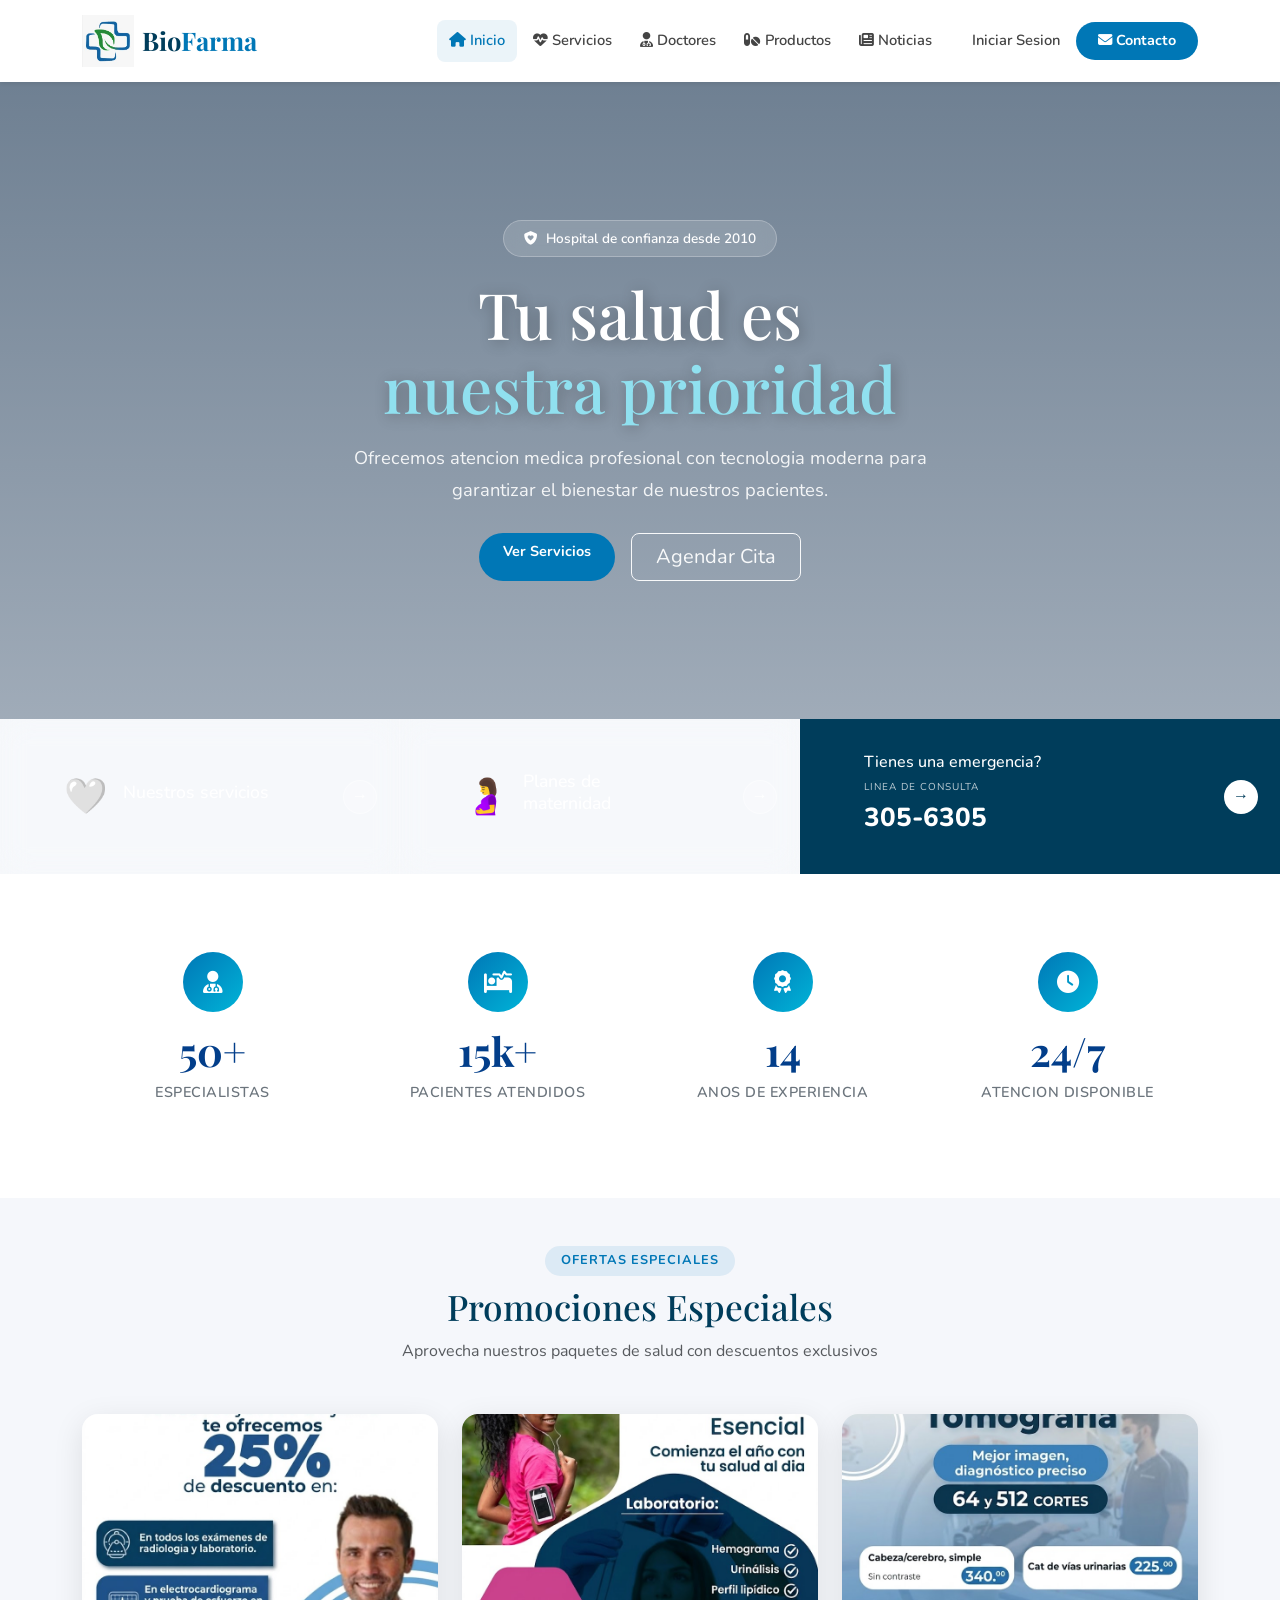
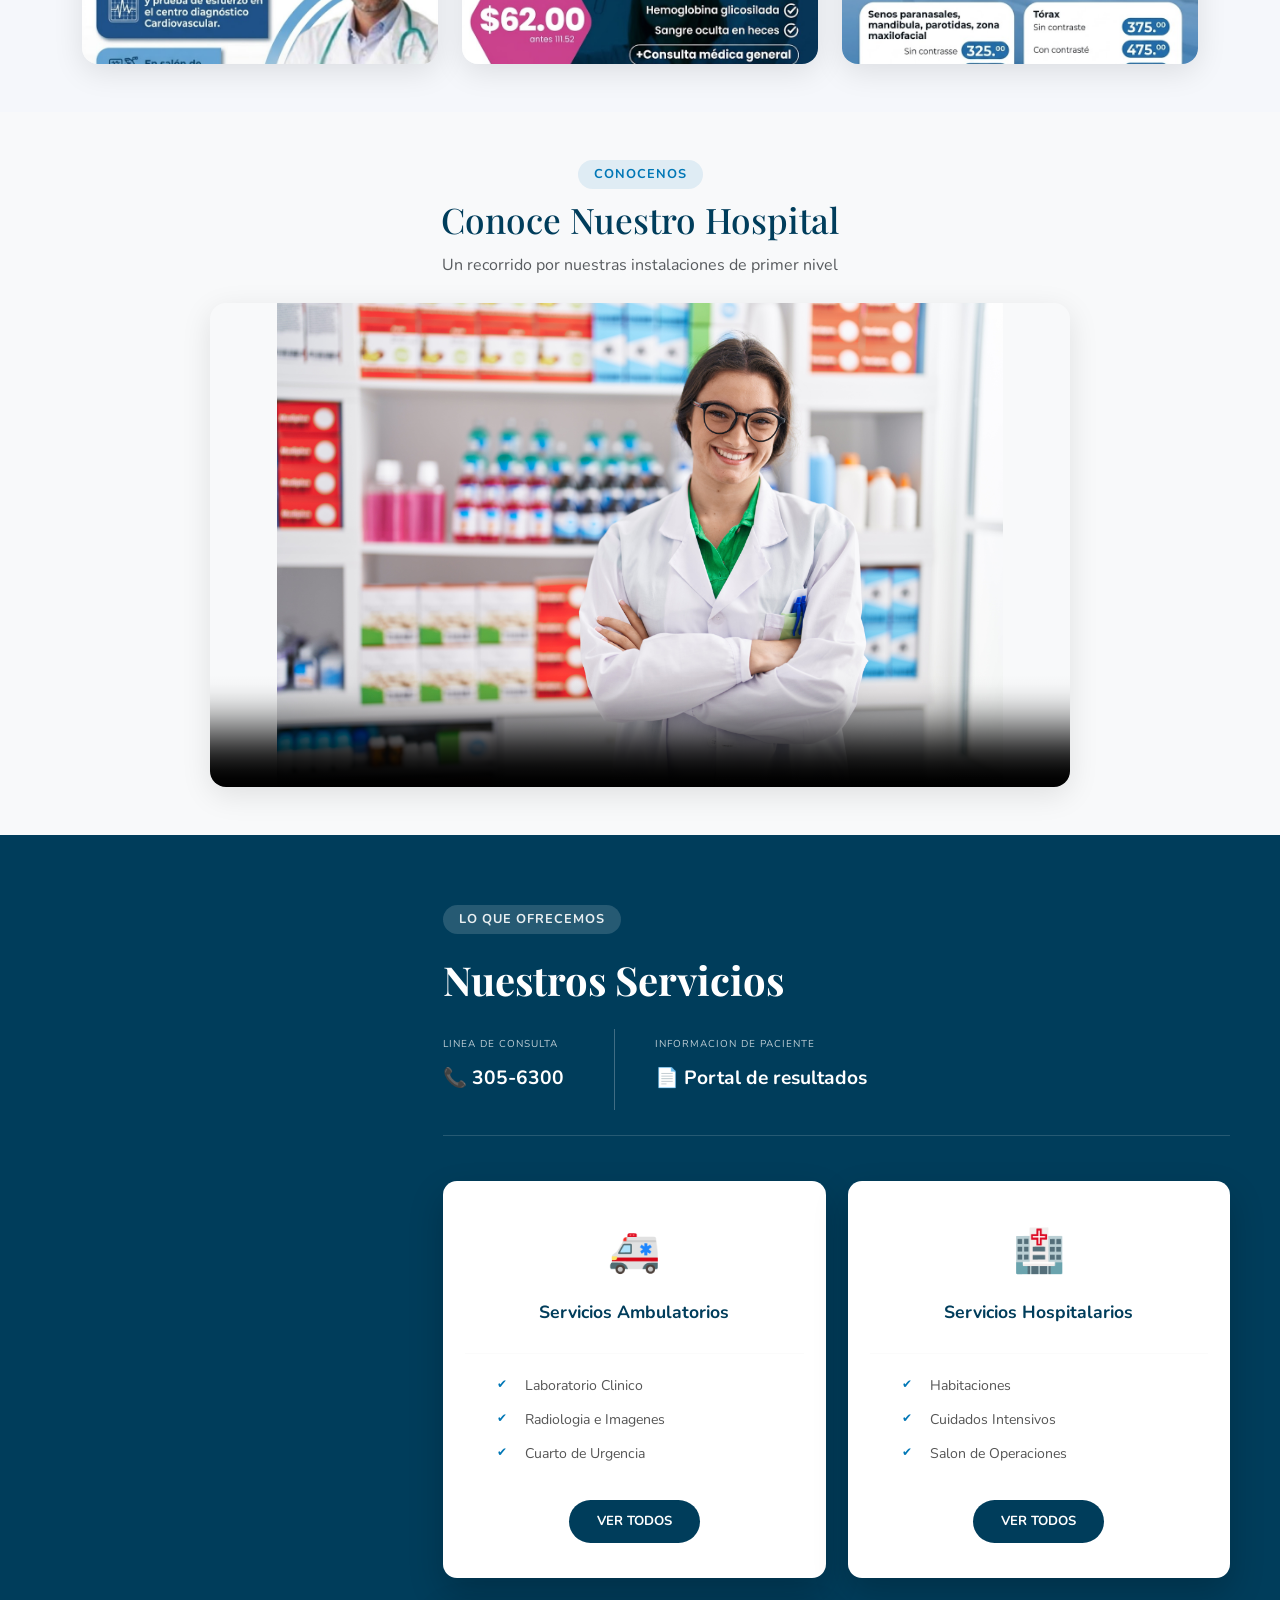
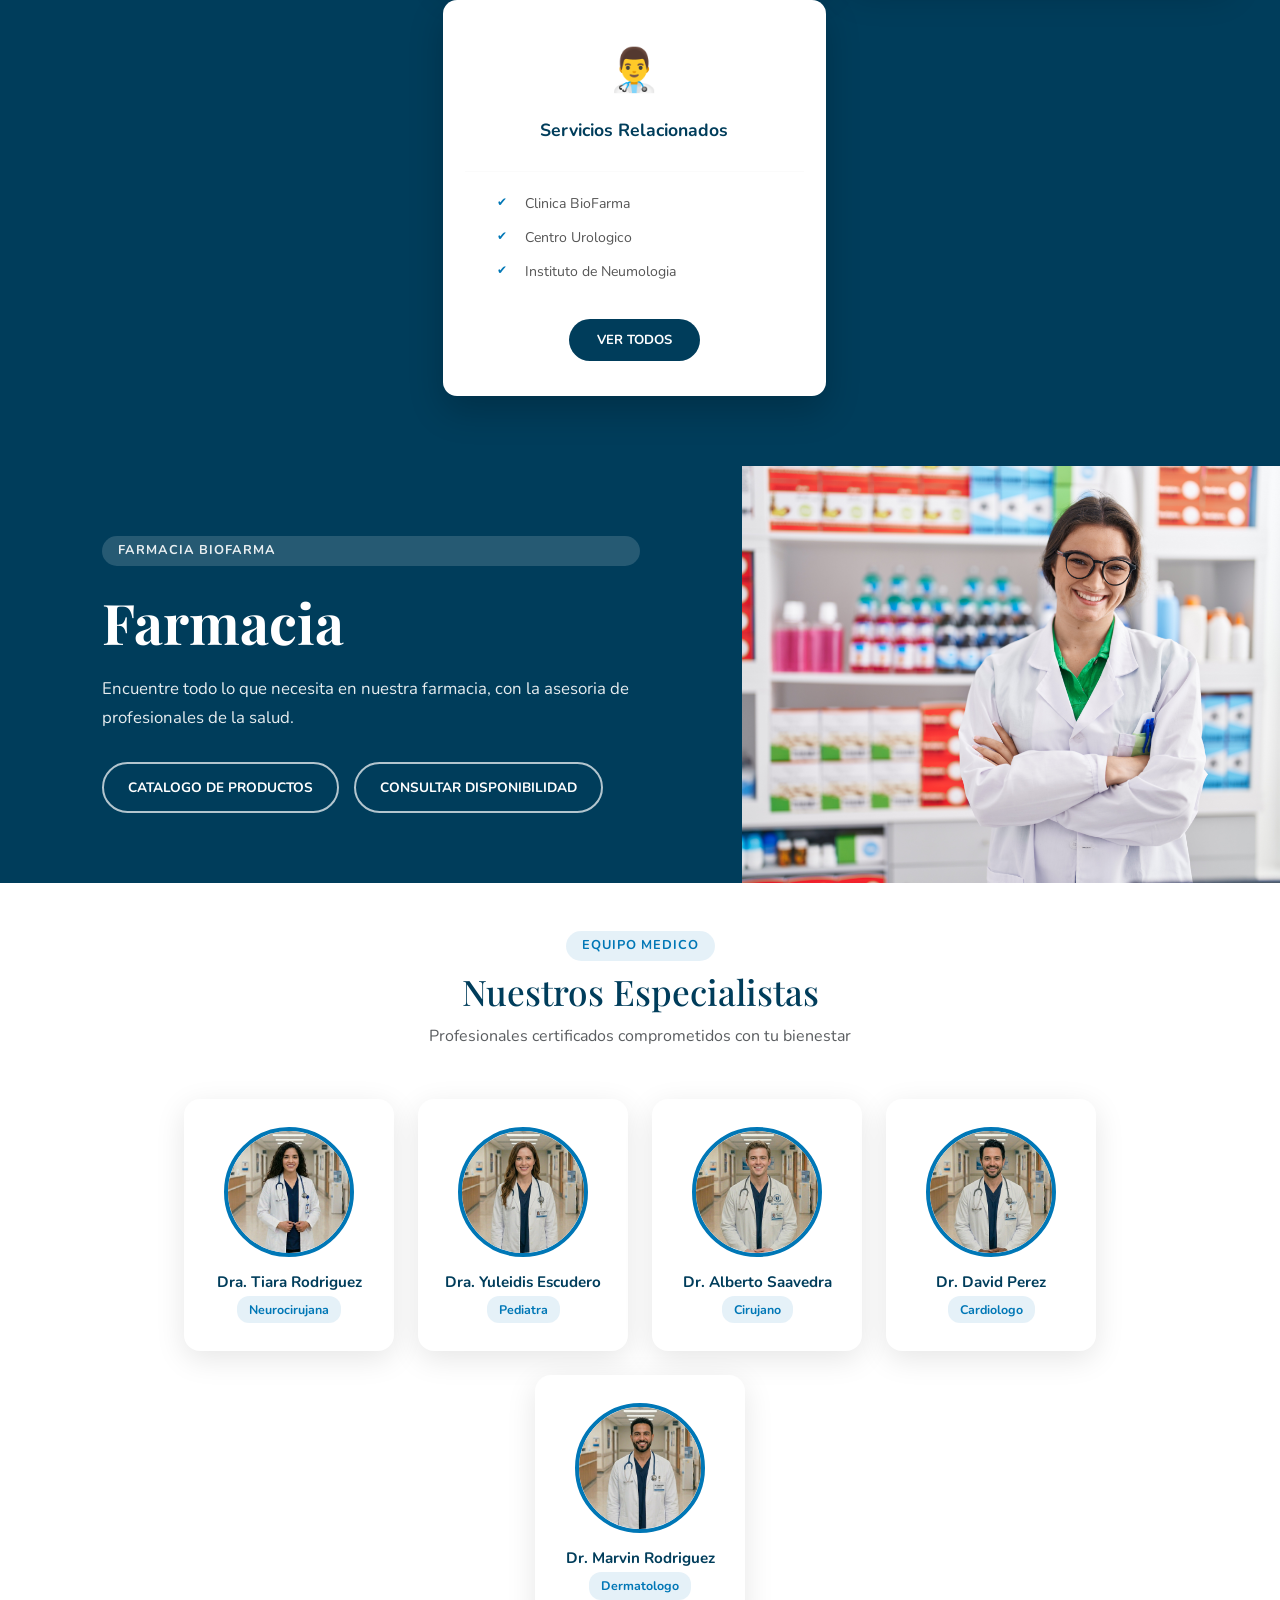
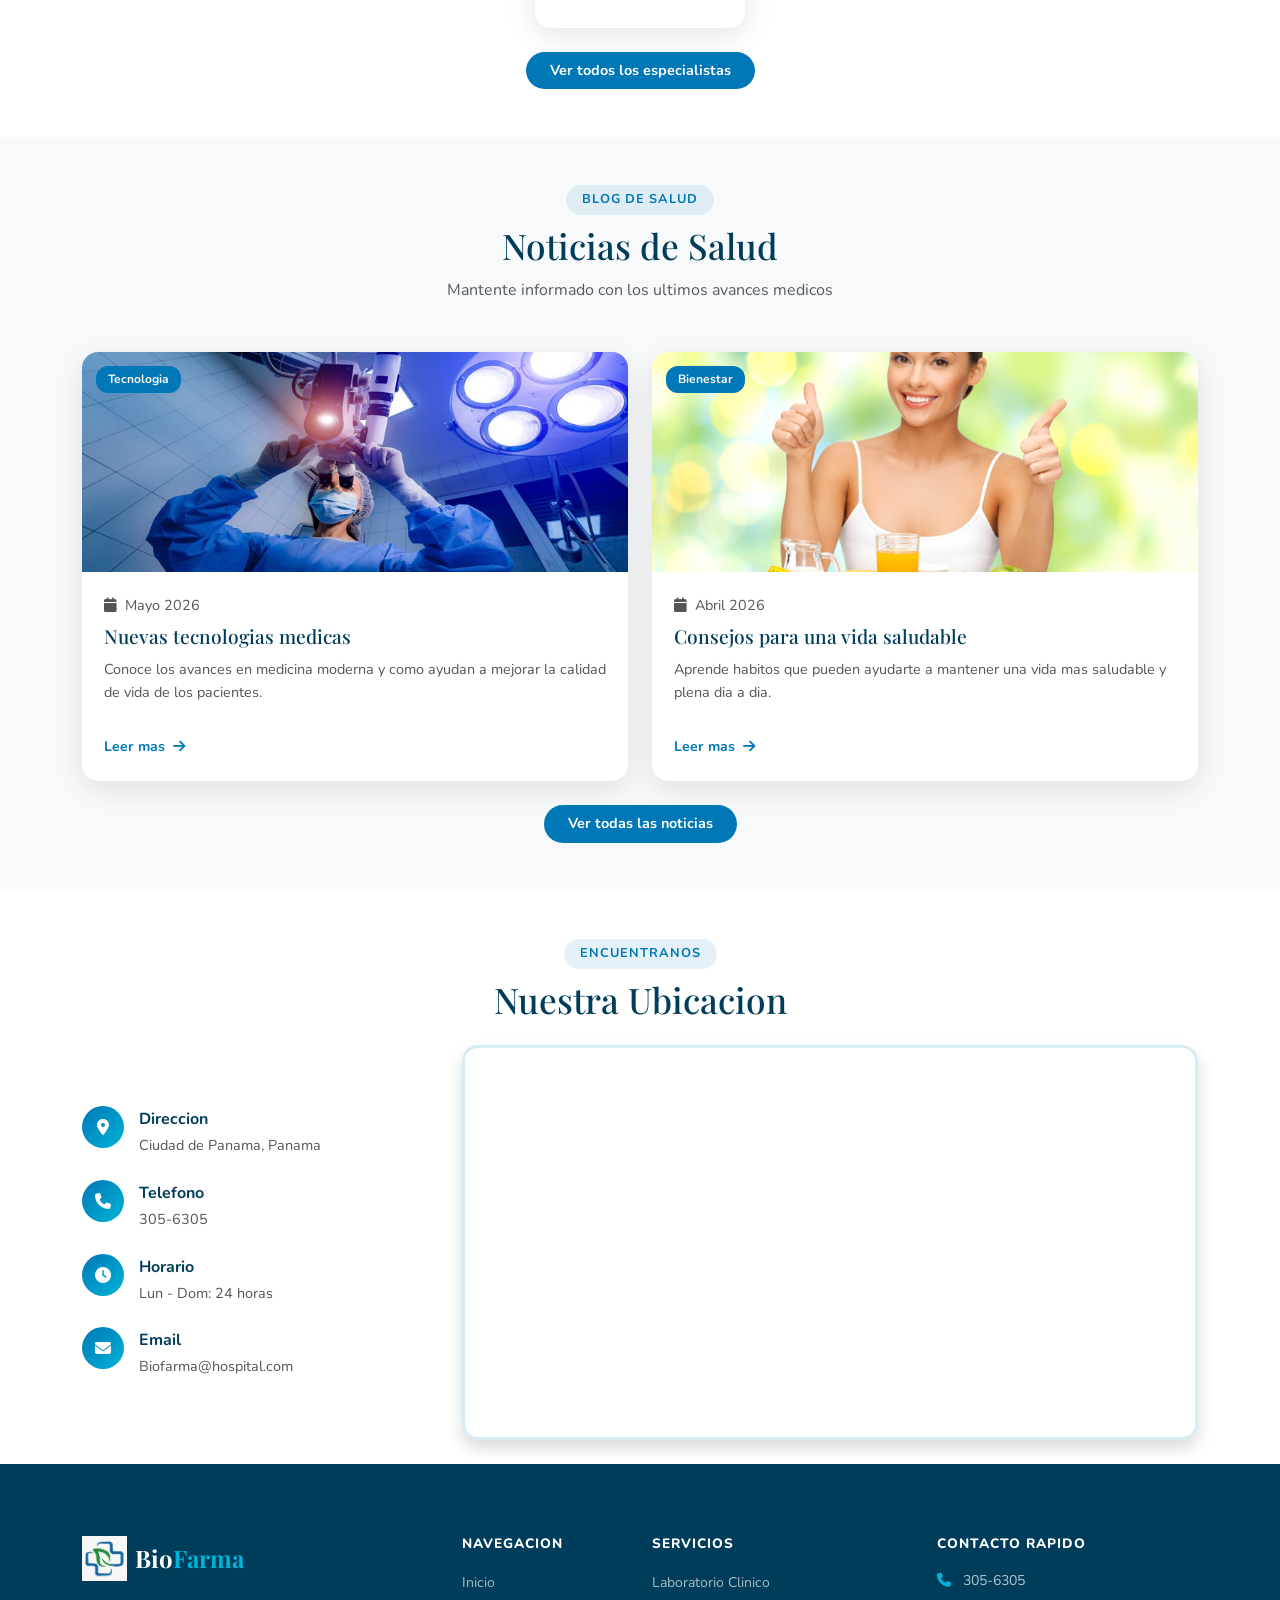
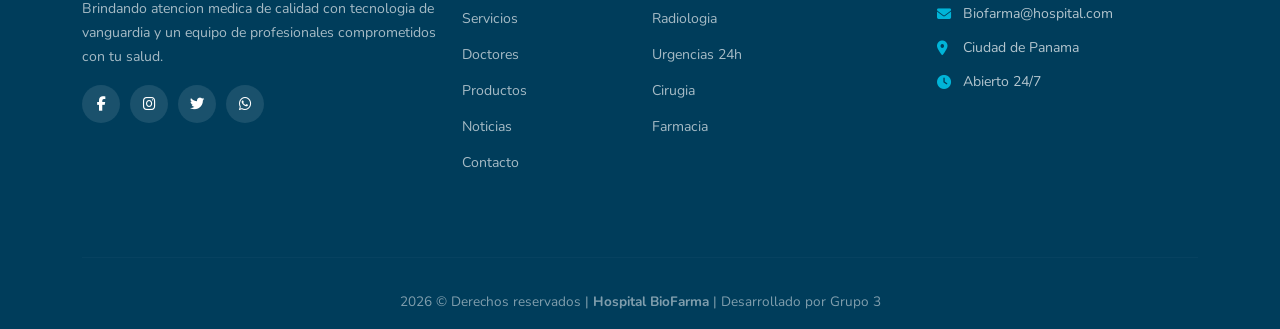
==== commit 780df9fb: "agregado el boton de iniciar sesion" ====
--- a/index.html
+++ b/index.html
@@ -30,6 +30,7 @@
                 <li class="nav-item"><a class="nav-link fw-semibold" href="productos.html"><i class="fas fa-pills me-1"></i>Productos</a></li>
                 <li class="nav-item"><a class="nav-link fw-semibold" href="noticias.html"><i class="fas fa-newspaper me-1"></i>Noticias</a></li>
                 <li class="nav-item ms-lg-2">
+                <li class="nav-item"><a class="nav-link fw-semibold" href="Login.php">Iniciar Sesion</a></li>
                     <a class="btn btn-biofarma" href="contacto.html"><i class="fas fa-envelope me-1"></i>Contacto</a>
                 </li>
             </ul>
@@ -345,7 +346,6 @@
         </div>
     </div>
 </footer>
-
 <script src="https://cdn.jsdelivr.net/npm/bootstrap@5.3.3/dist/js/bootstrap.bundle.min.js"></script>
 </body>
 </html>
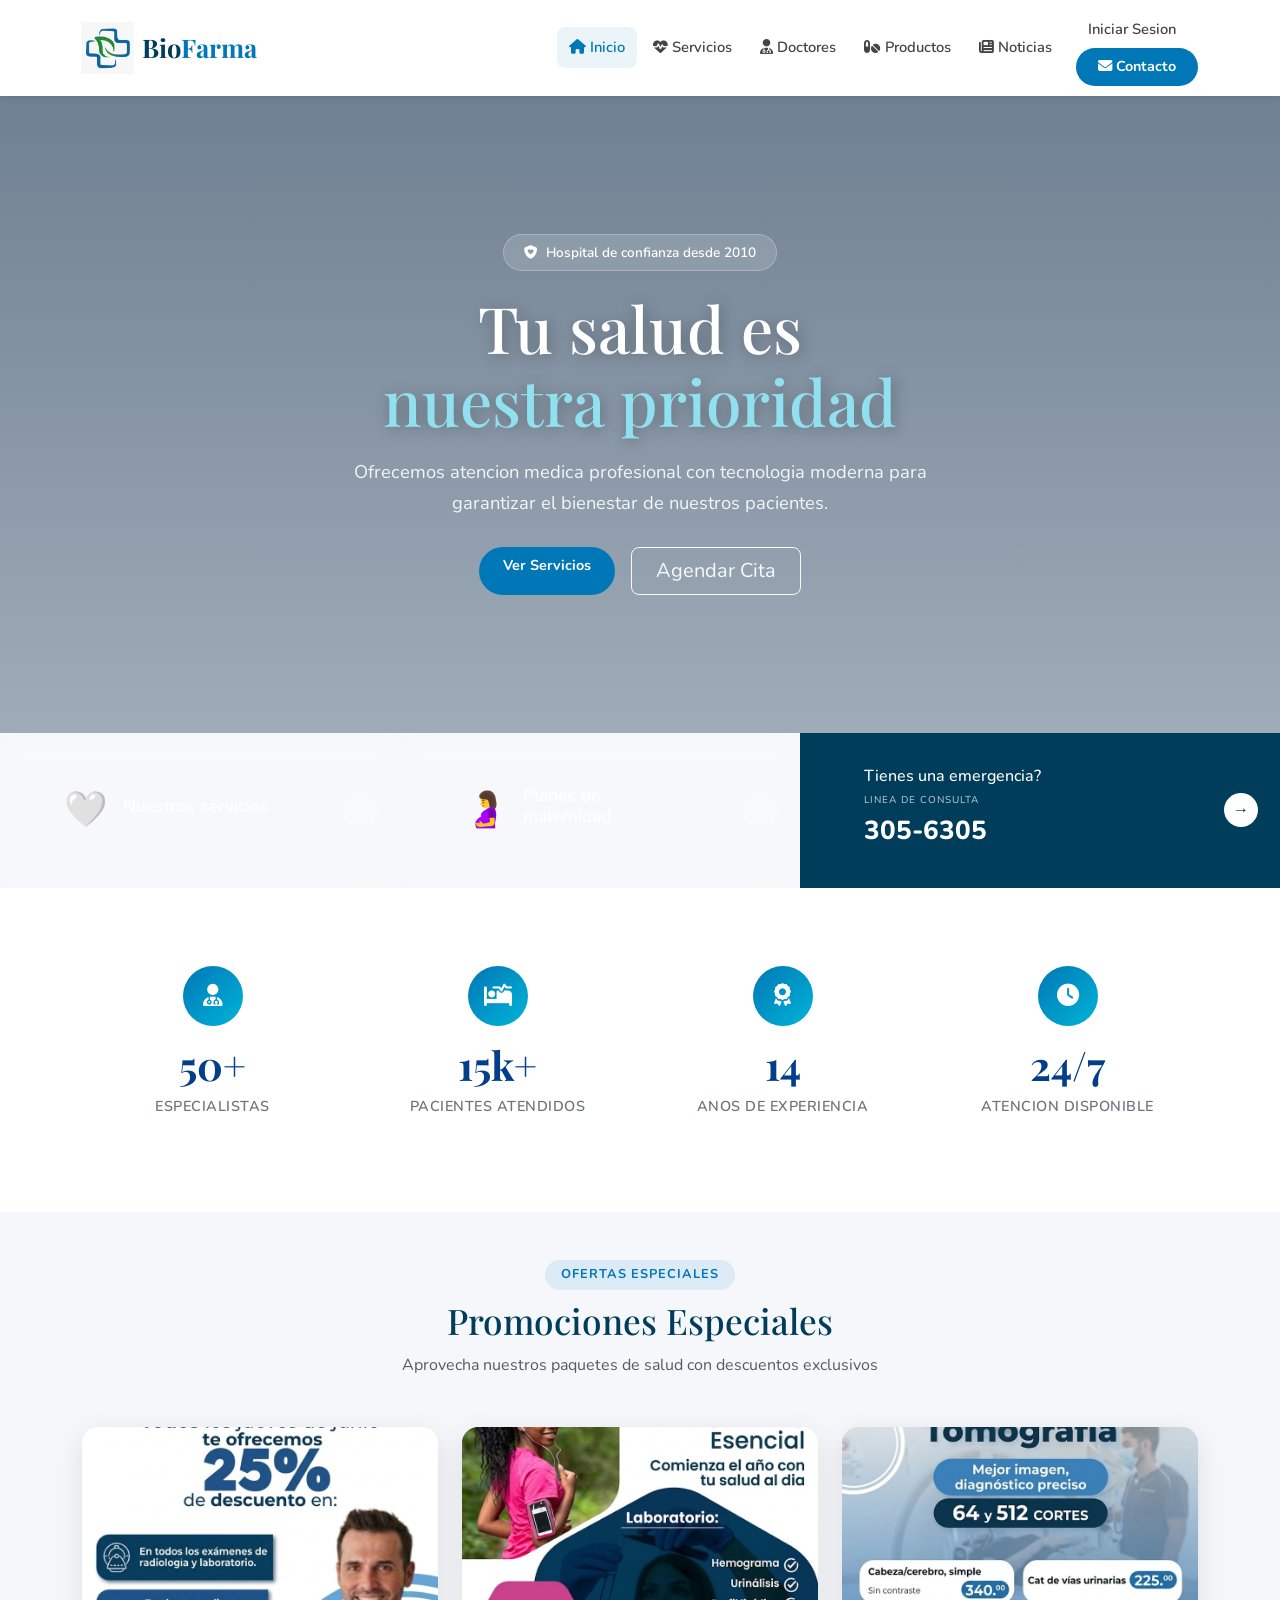
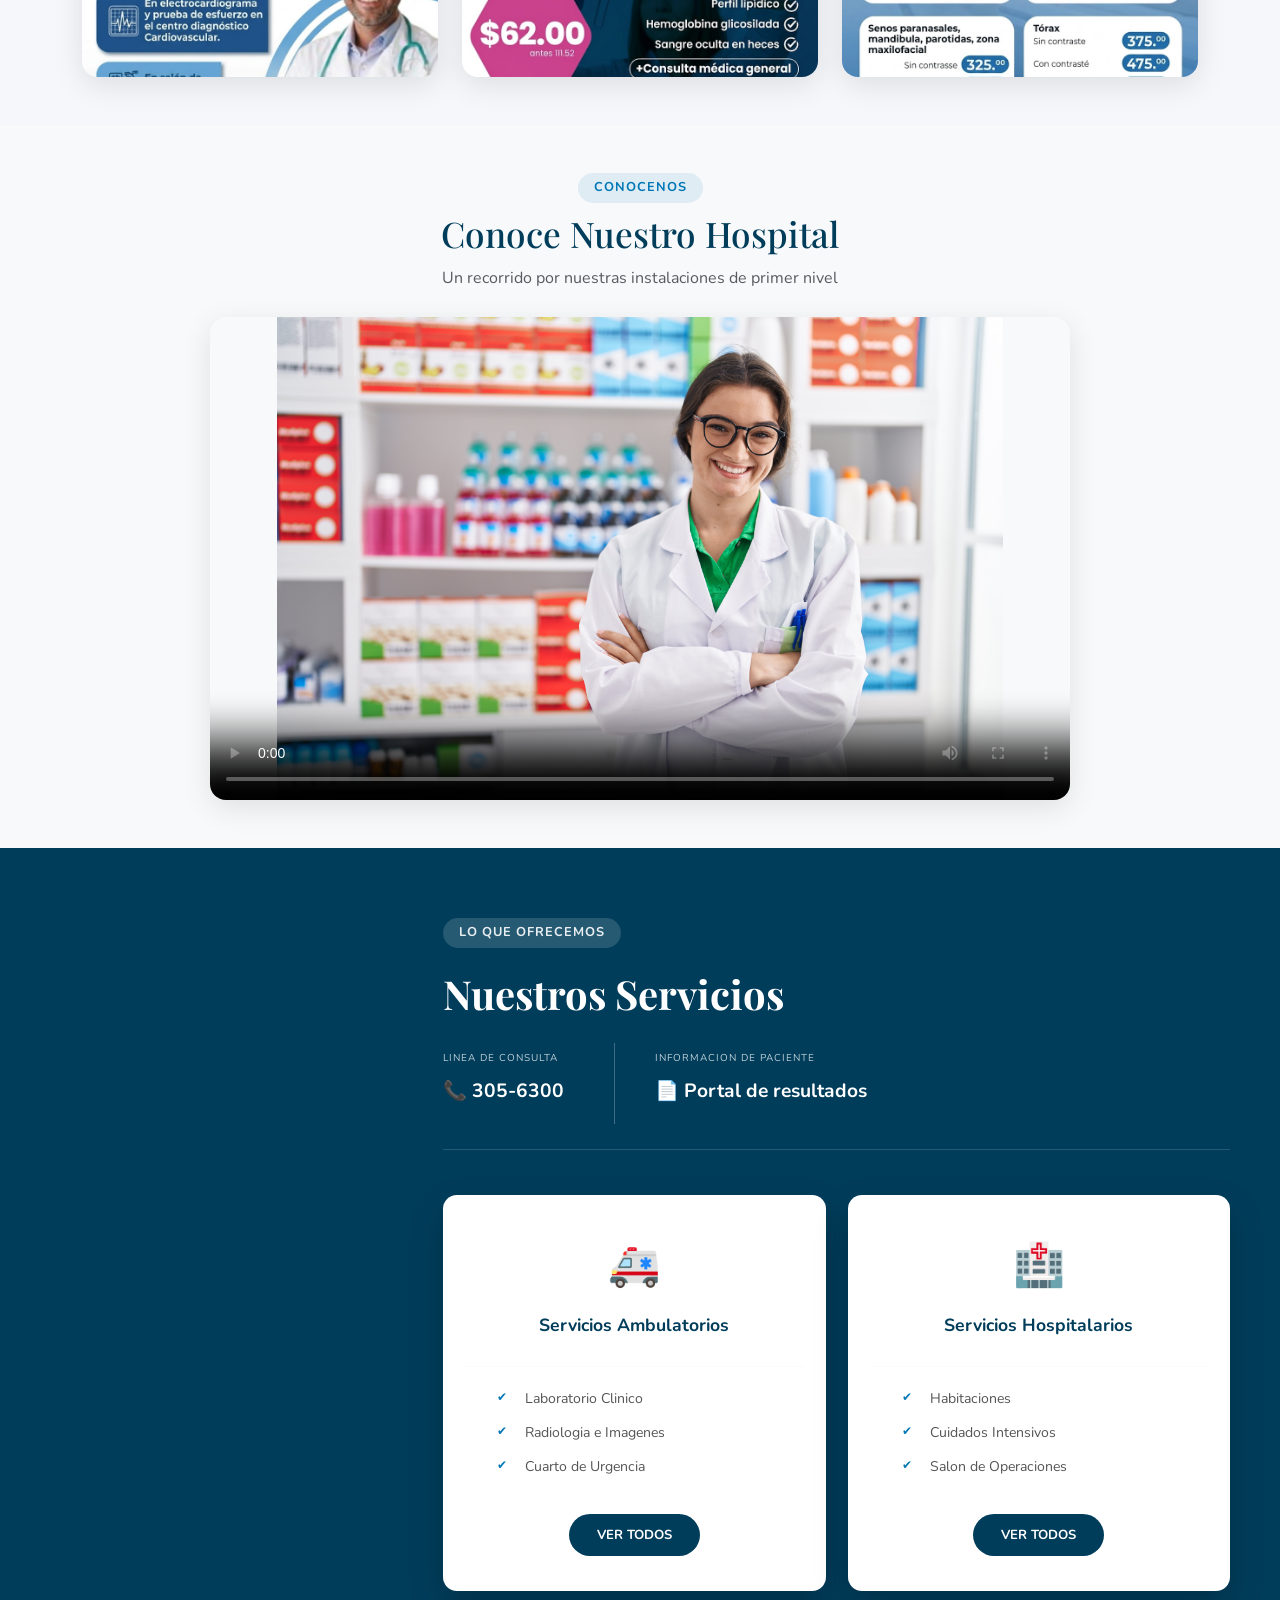
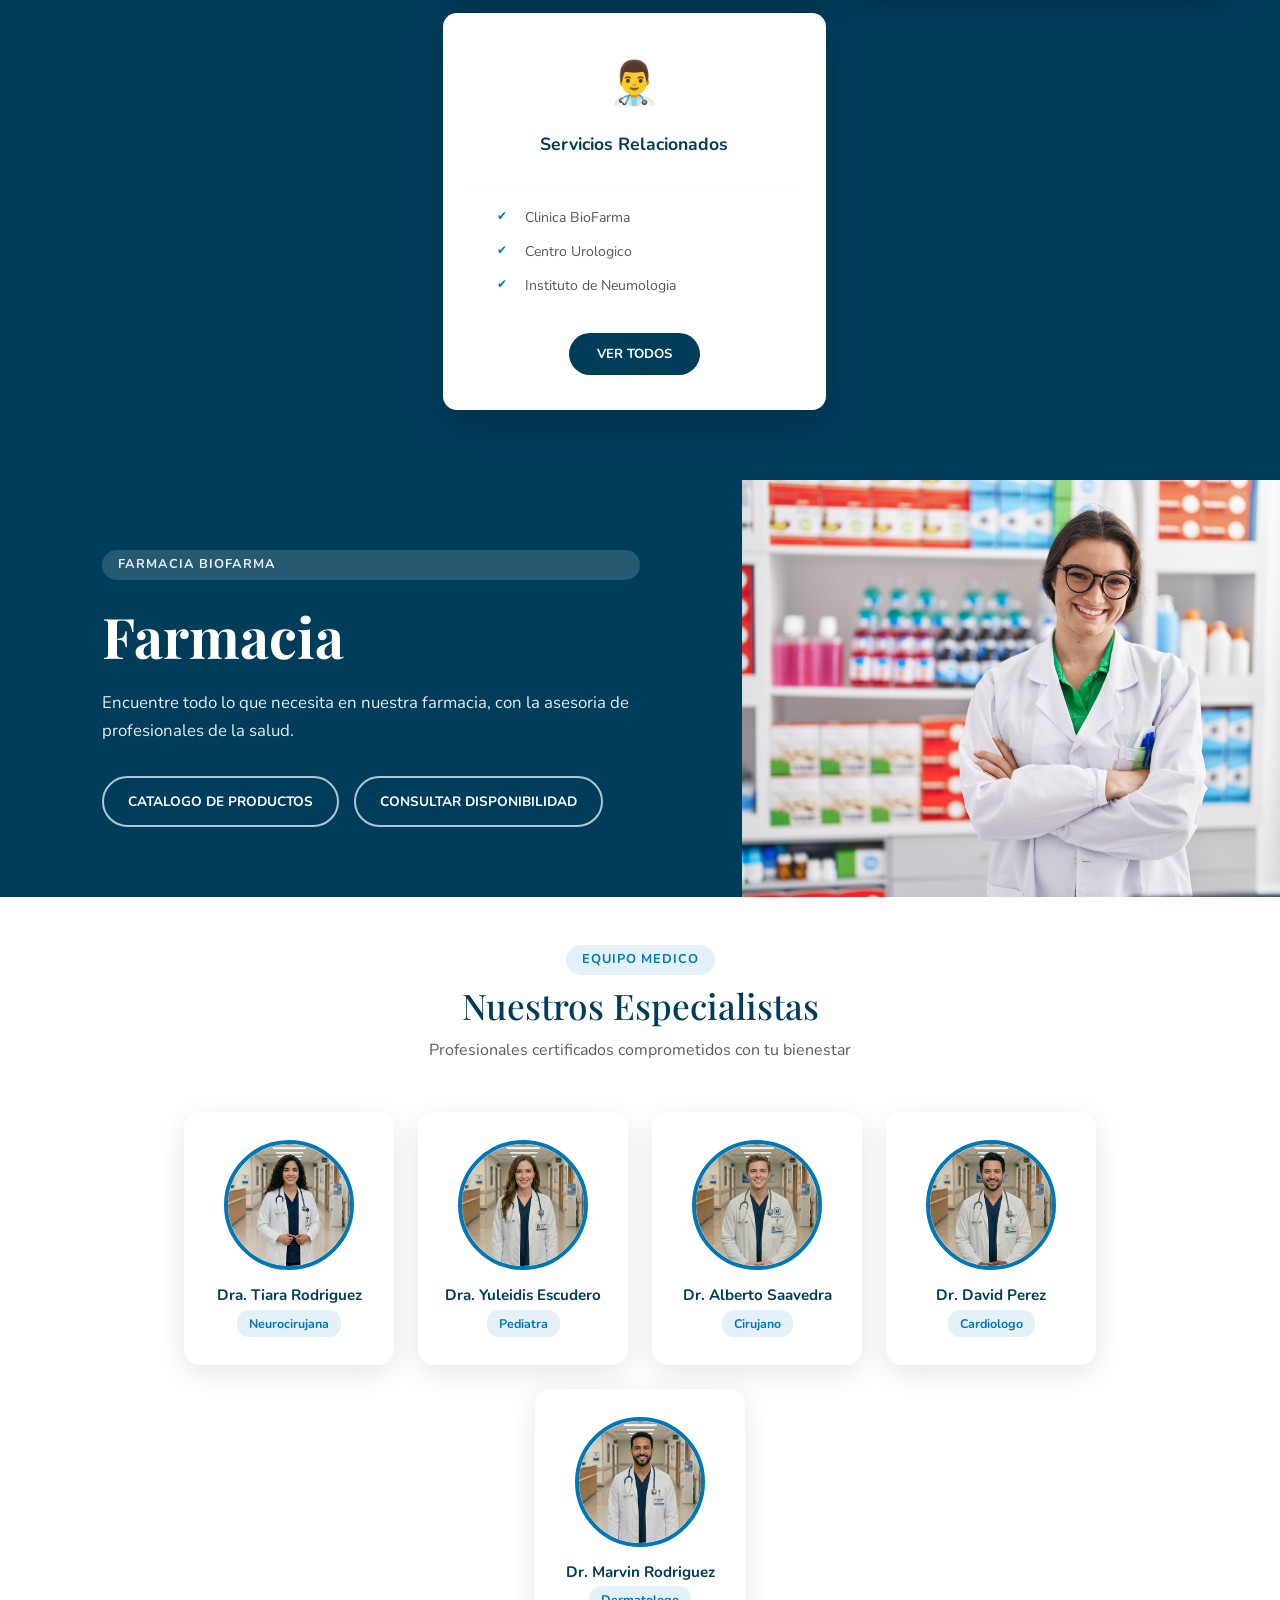
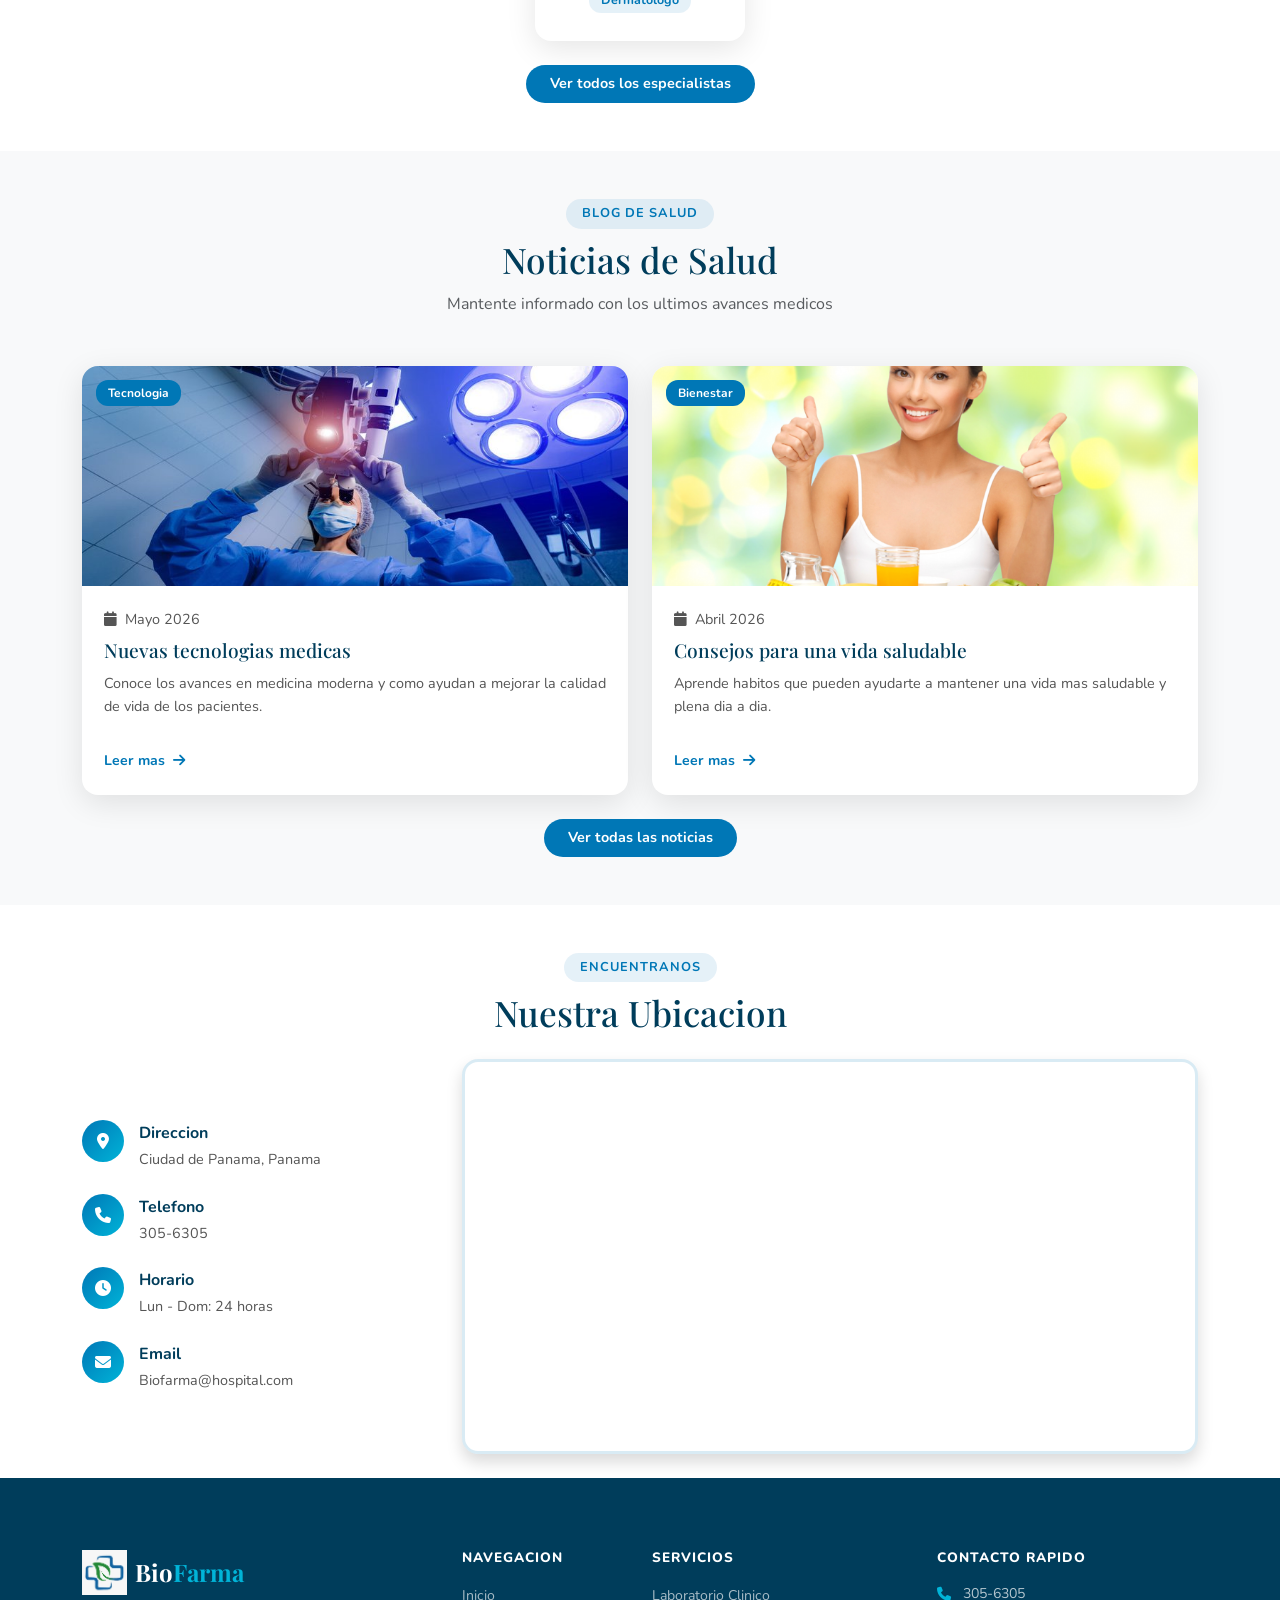
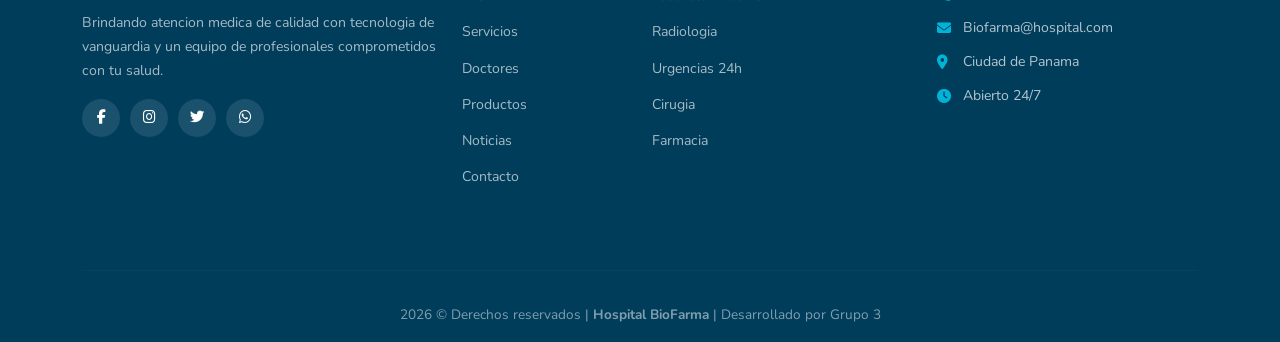
==== commit 67482d61: "el boton de iniciar sesion ya tiene funcionalidad, y cree una prueba del login  y le di algo de dise" ====
--- a/index.html
+++ b/index.html
@@ -30,14 +30,15 @@
                 <li class="nav-item"><a class="nav-link fw-semibold" href="productos.html"><i class="fas fa-pills me-1"></i>Productos</a></li>
                 <li class="nav-item"><a class="nav-link fw-semibold" href="noticias.html"><i class="fas fa-newspaper me-1"></i>Noticias</a></li>
                 <li class="nav-item ms-lg-2">
-                <li class="nav-item"><a class="nav-link fw-semibold" href="Login.php">Iniciar Sesion</a></li>
+                <button class="nav-link fw-semibold btn btn-link" onclick="document.getElementById('modalLogin').style.display='flex'">
+             Iniciar Sesion
+            </button>
                     <a class="btn btn-biofarma" href="contacto.html"><i class="fas fa-envelope me-1"></i>Contacto</a>
                 </li>
             </ul>
         </div>
     </div>
 </nav>
-
 <!-- HERO -->
 <section class="hero">
     <div class="hero-overlay">
@@ -346,6 +347,18 @@
         </div>
     </div>
 </footer>
+<div id="modalLogin" class="modal-overlay">
+    <div class="modal-box">
+        <h4>Iniciar Sesion</h4>
+        <button onclick="document.getElementById('modalLogin').style.display='none'">✕</button>
+        
+        <form method="POST" action="login.php">
+            <input type="email" name="correo" placeholder="Correo electrónico">
+            <input type="password" name="clave" placeholder="Contraseña">
+            <button type="submit">Entrar</button>
+        </form>
+    </div>
+</div>
 <script src="https://cdn.jsdelivr.net/npm/bootstrap@5.3.3/dist/js/bootstrap.bundle.min.js"></script>
 </body>
 </html>
--- a/css/style.css
+++ b/css/style.css
@@ -951,3 +951,86 @@
     .newsletter-box { padding: 25px; }
     .doctor-card { width: 100%; max-width: 210px; margin: 0 auto; }
 }
+
+/* ======================
+   Modal Login
+   ======================== */
+
+   .modal-overlay {
+    display: none;
+    position: fixed;
+    inset: 0;
+    background: rgba(0,0,0,0.5);
+    align-items: center;
+    justify-content: center;
+    z-index: 9999;
+}
+
+.modal-box {
+    background: #fff;
+    padding: 2rem 2.5rem;
+    border-radius: 16px;
+    width: 360px;
+    box-shadow: 0 20px 60px rgba(0,0,0,0.25);
+    position: relative;
+}
+
+.modal-box h4 {
+    font-family: var(--font-display);
+    color: var(--azul-profundo);
+    text-align: center;
+    font-size: 1.5rem;
+    margin-bottom: 1.5rem;
+}
+
+.modal-box input {
+    width: 100%;
+    padding: 10px 14px;
+    border: 2px solid #e8edf2;
+    border-radius: 10px;
+    margin-bottom: 1rem;
+    font-family: var(--font-body);
+    font-size: 0.95rem;
+    outline: none;
+    transition: var(--transition);
+}
+
+.modal-box input:focus {
+    border-color: var(--azul);
+    box-shadow: 0 0 0 3px rgba(0,119,182,0.12);
+}
+
+.modal-box button[type="submit"] {
+    width: 100%;
+    padding: 11px;
+    background: var(--azul);
+    color: white;
+    border: none;
+    border-radius: 25px;
+    font-size: 0.95rem;
+    font-weight: 700;
+    cursor: pointer;
+    font-family: var(--font-body);
+    transition: var(--transition);
+}
+
+.modal-box button[type="submit"]:hover {
+    background: var(--azul-oscuro);
+    transform: translateY(-2px);
+}
+
+.modal-cerrar {
+    position: absolute;
+    top: 14px;
+    right: 16px;
+    background: none;
+    border: none;
+    font-size: 1.3rem;
+    color: var(--gris);
+    cursor: pointer;
+    line-height: 1;
+}
+
+.modal-cerrar:hover {
+    color: var(--azul-profundo);
+}
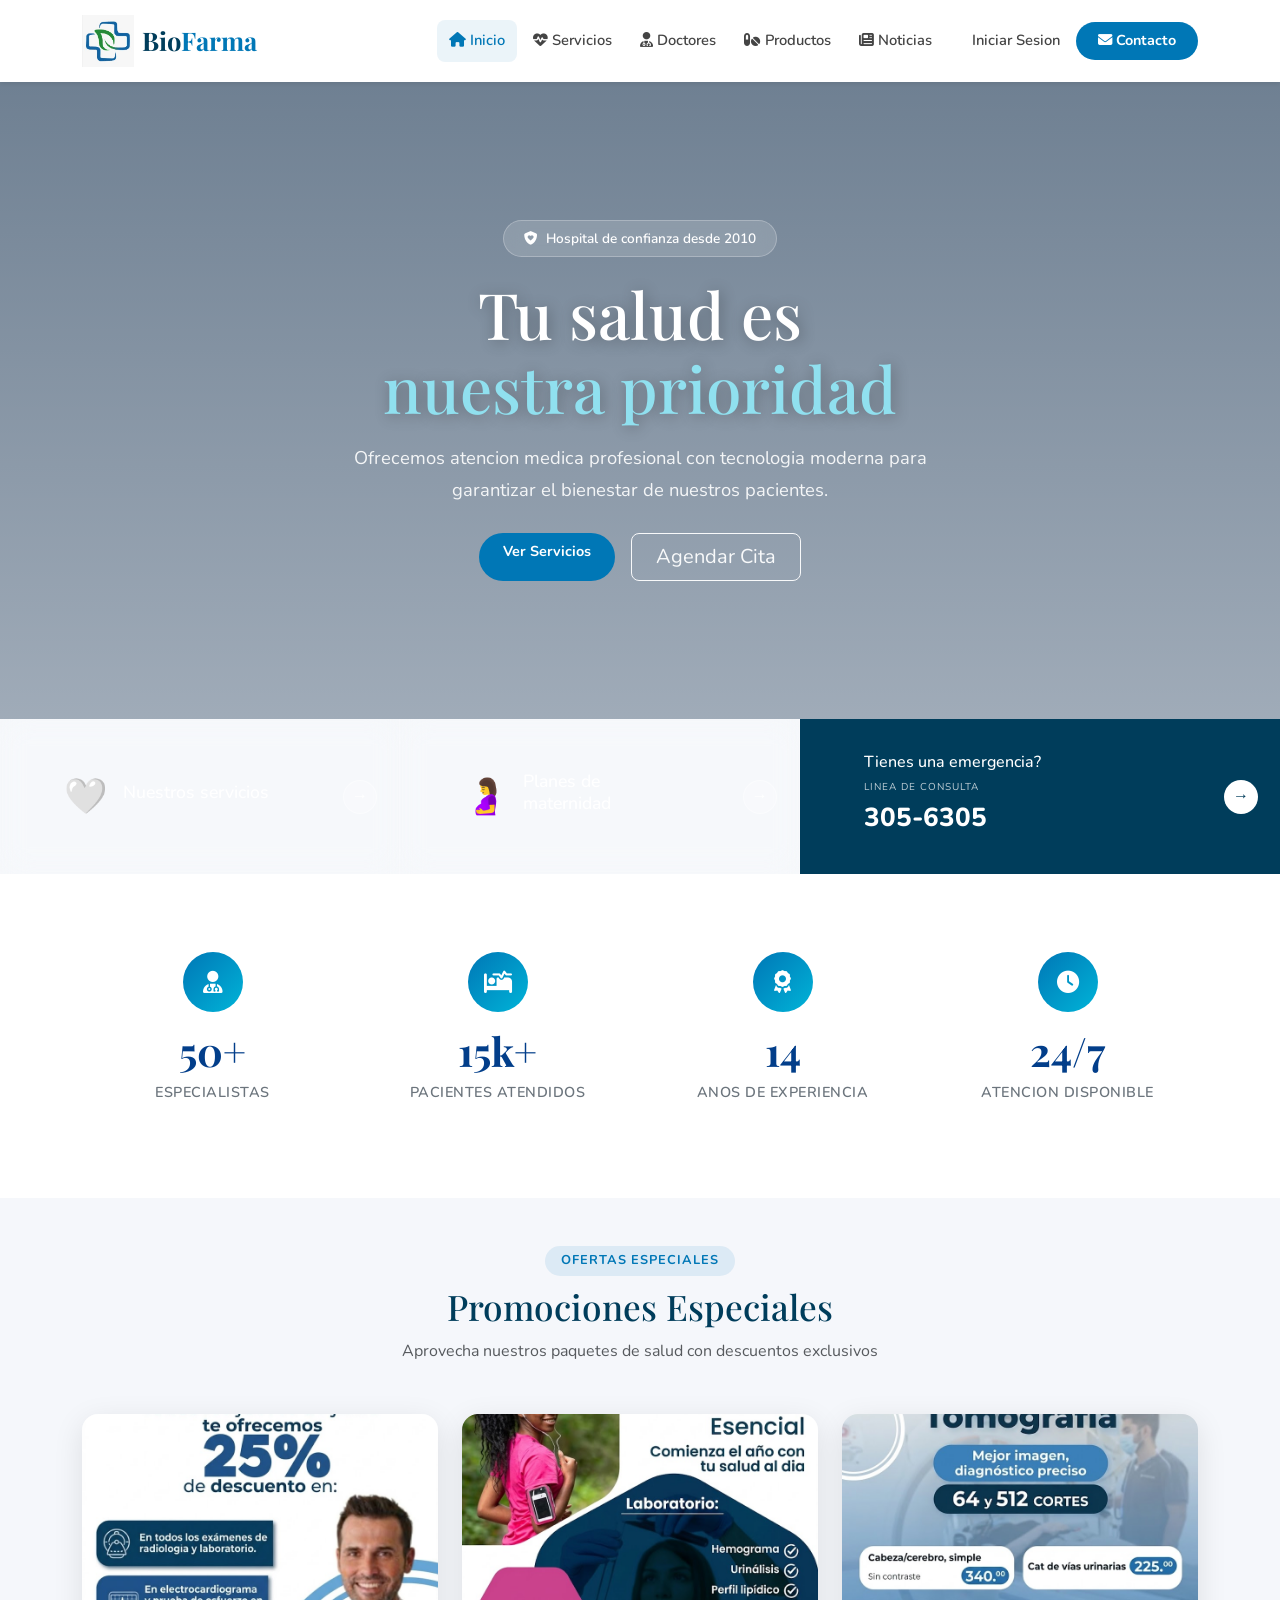
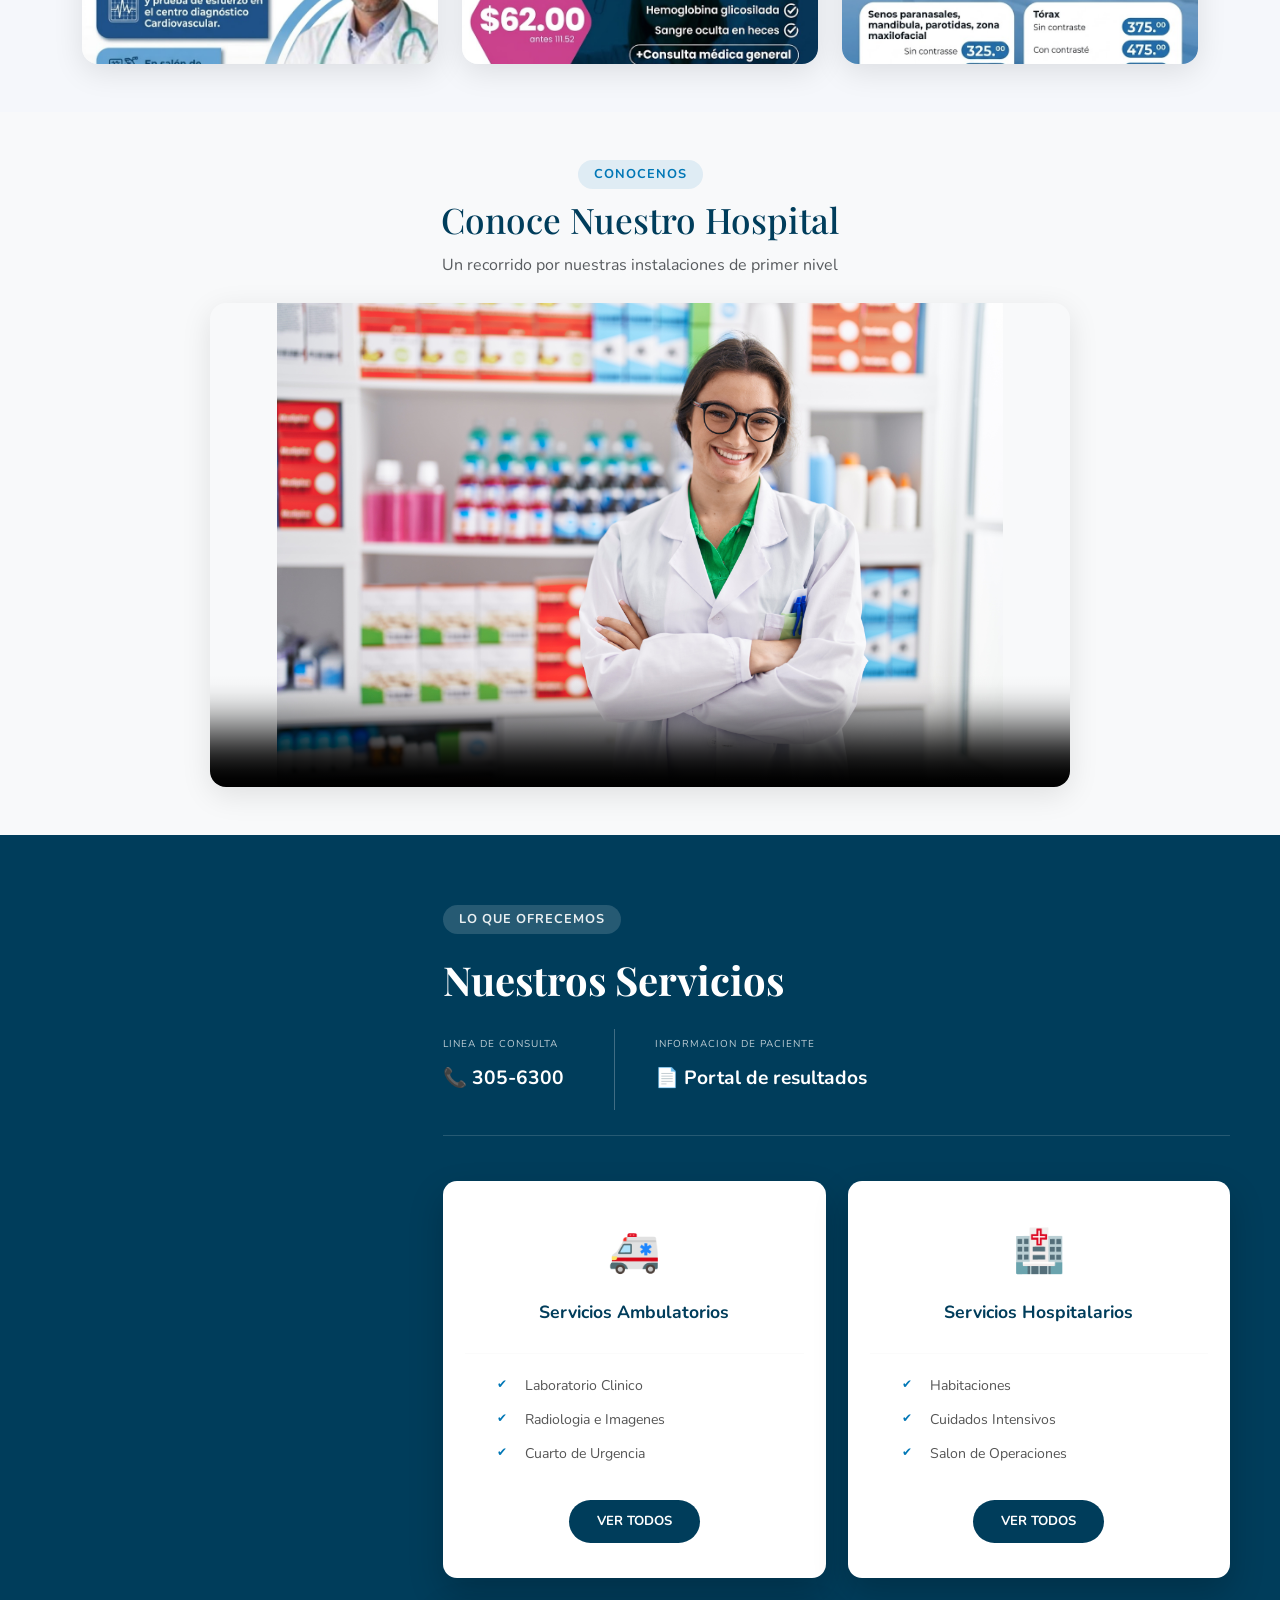
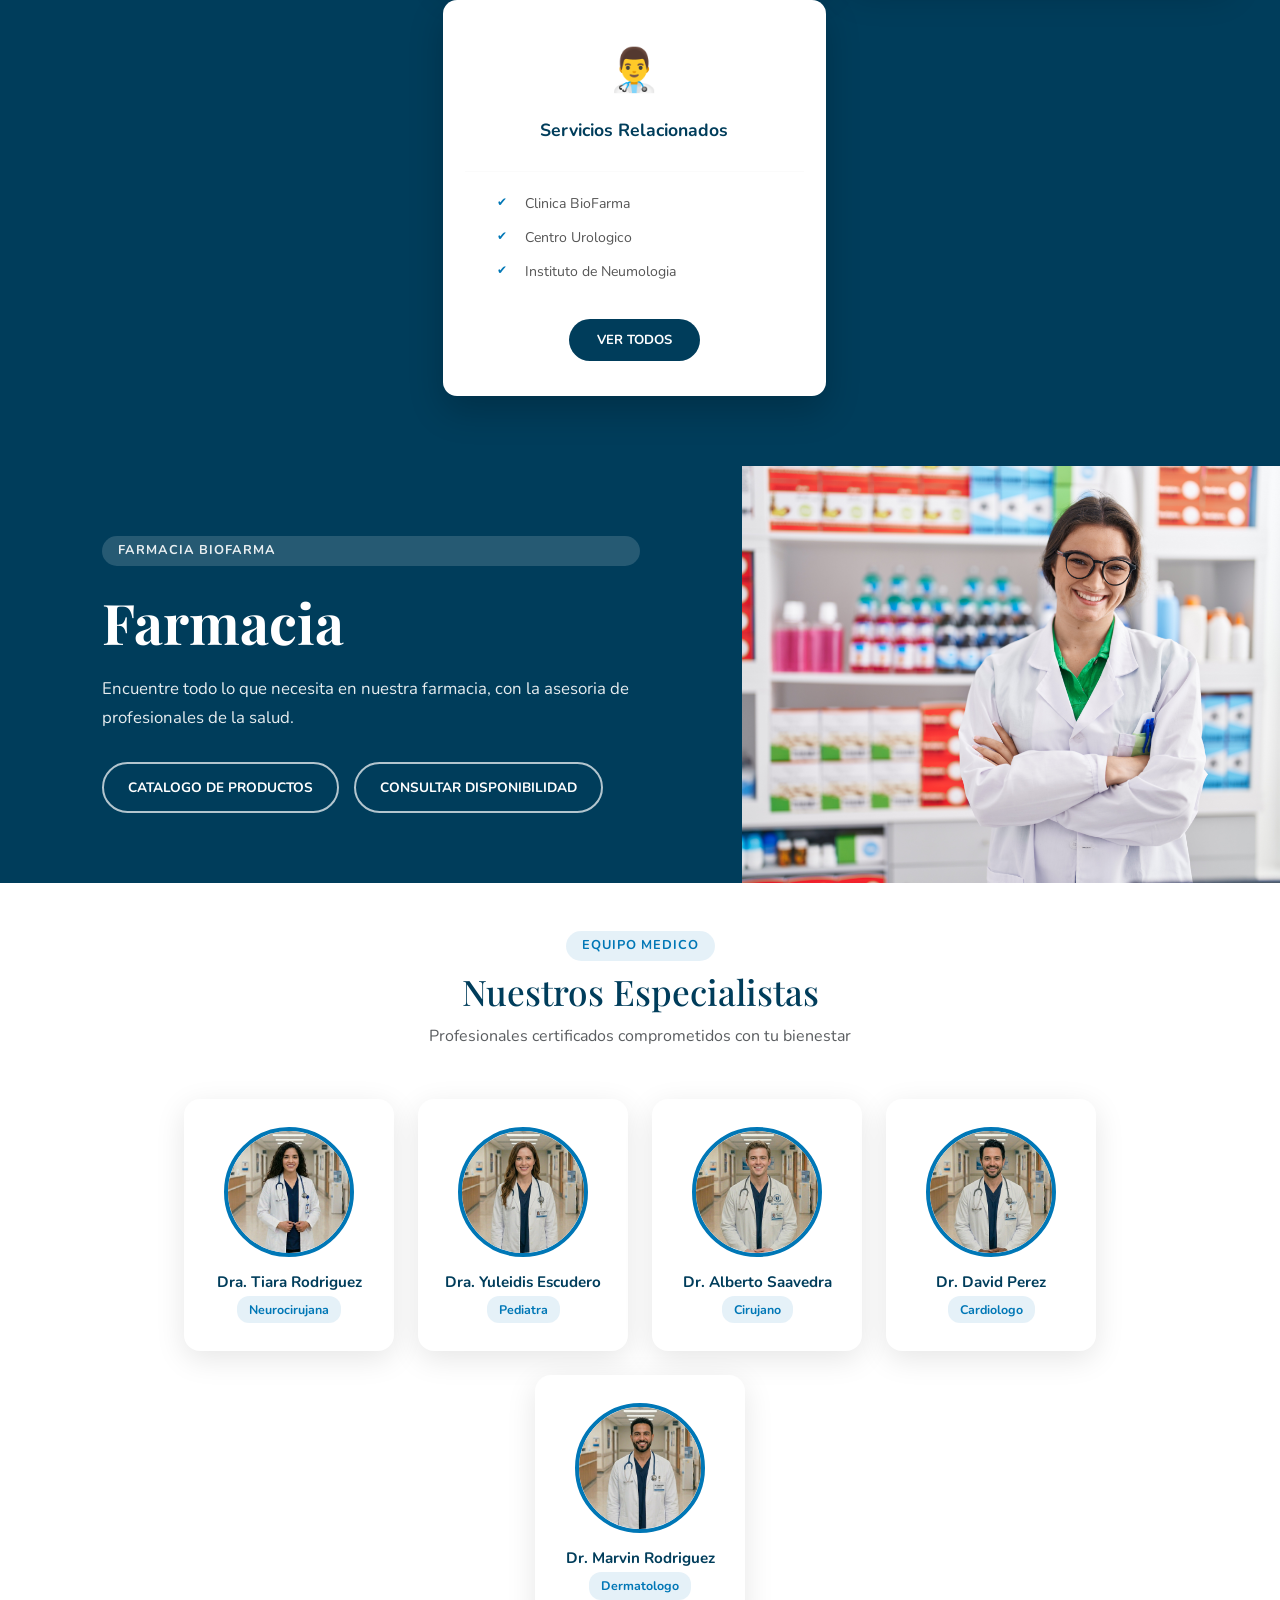
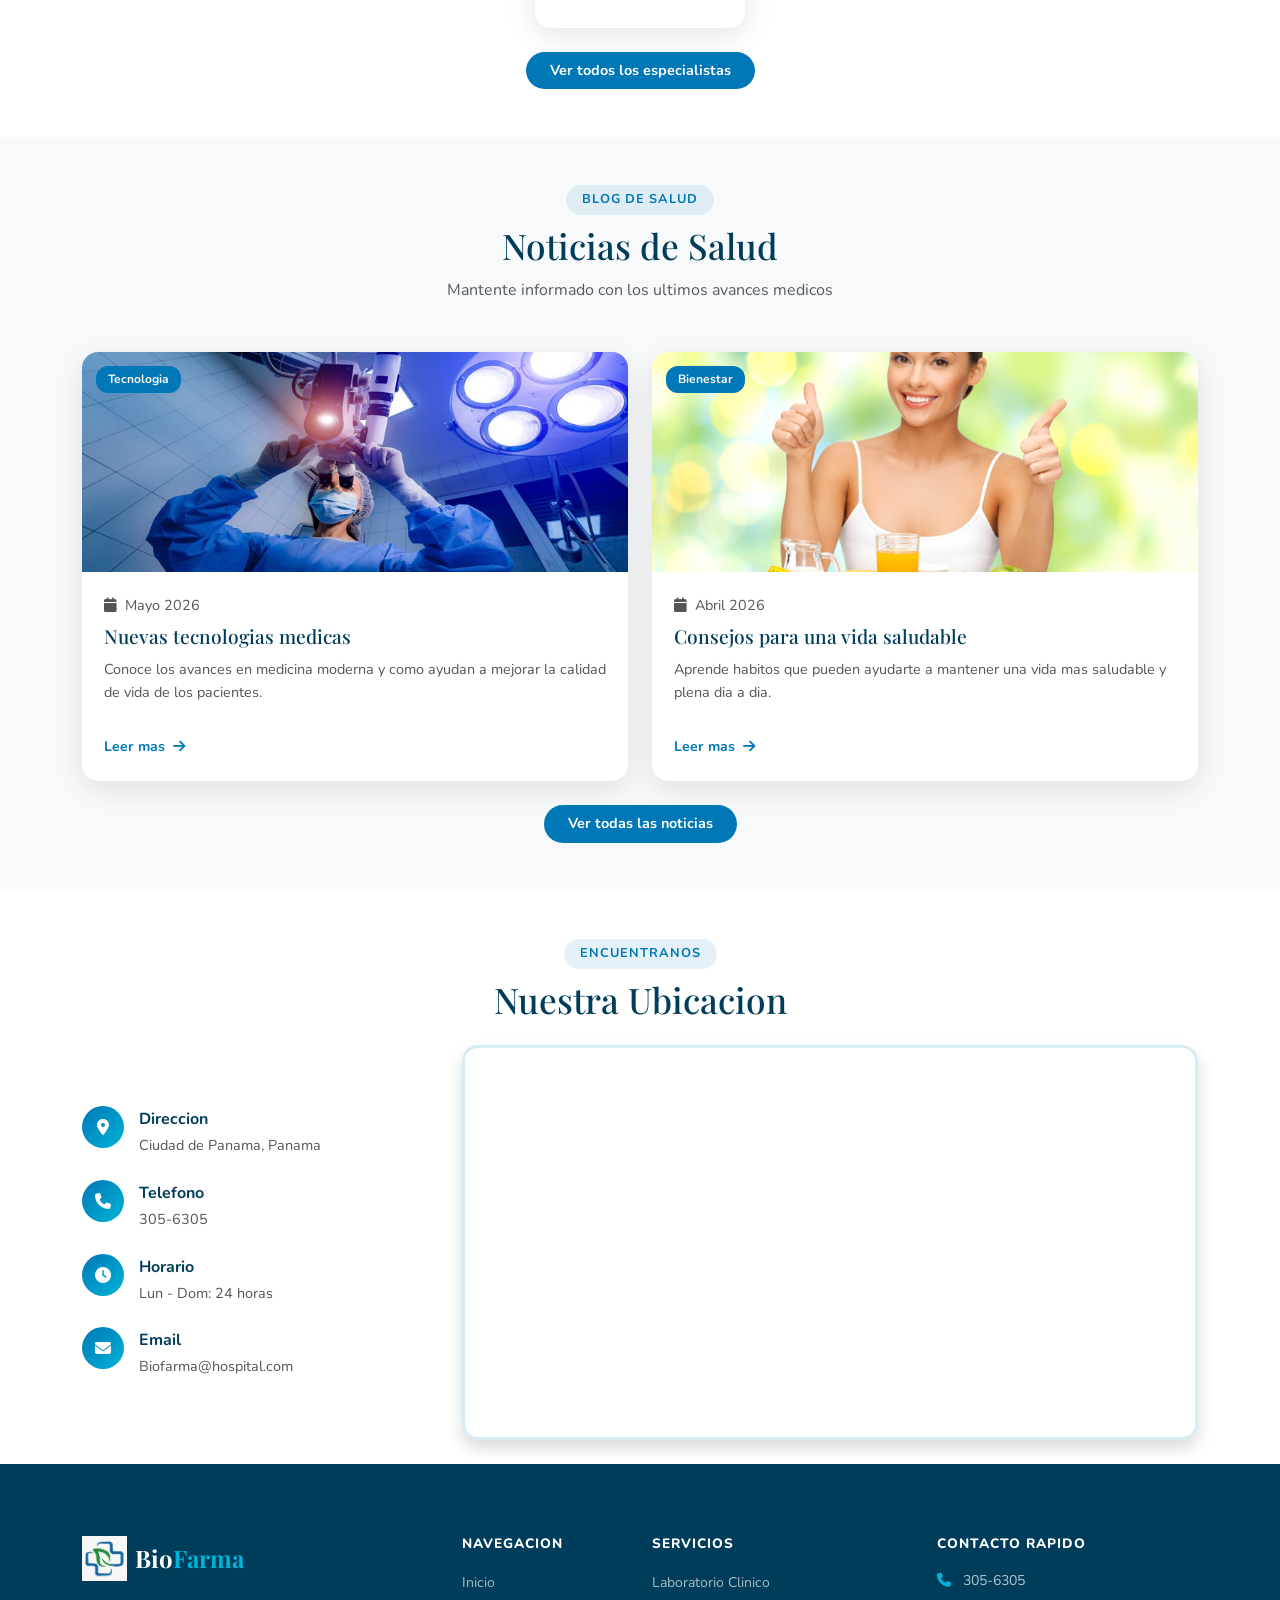
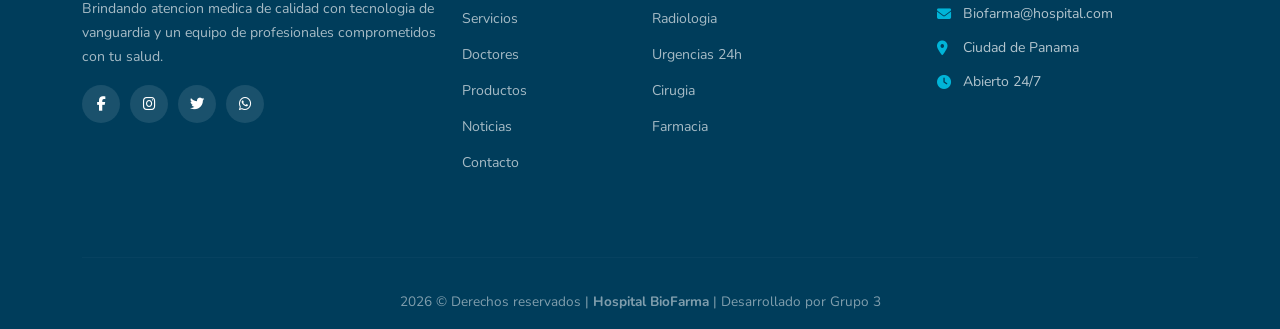
==== commit 30b45540: "Mejorar el diseño y la funcionalidad del modal de inicio de sesión con una estructura de columnas y " ====
--- a/index.html
+++ b/index.html
@@ -30,9 +30,12 @@
                 <li class="nav-item"><a class="nav-link fw-semibold" href="productos.html"><i class="fas fa-pills me-1"></i>Productos</a></li>
                 <li class="nav-item"><a class="nav-link fw-semibold" href="noticias.html"><i class="fas fa-newspaper me-1"></i>Noticias</a></li>
                 <li class="nav-item ms-lg-2">
-                <button class="nav-link fw-semibold btn btn-link" onclick="document.getElementById('modalLogin').style.display='flex'">
-             Iniciar Sesion
-            </button>
+                <li class="nav-item">
+    <a class="nav-link fw-semibold" href="#"
+       onclick="document.getElementById('modalLogin').style.display='flex'; return false;">
+        Iniciar Sesion
+    </a>
+</li>
                     <a class="btn btn-biofarma" href="contacto.html"><i class="fas fa-envelope me-1"></i>Contacto</a>
                 </li>
             </ul>
@@ -348,15 +351,82 @@
     </div>
 </footer>
 <div id="modalLogin" class="modal-overlay">
-    <div class="modal-box">
-        <h4>Iniciar Sesion</h4>
-        <button onclick="document.getElementById('modalLogin').style.display='none'">✕</button>
+    <div class="modal-box-split">
+        <button class="modal-cerrar-top" onclick="document.getElementById('modalLogin').style.display='none'" aria-label="Cerrar modal">✕</button>
         
-        <form method="POST" action="login.php">
-            <input type="email" name="correo" placeholder="Correo electrónico">
-            <input type="password" name="clave" placeholder="Contraseña">
-            <button type="submit">Entrar</button>
-        </form>
+        <div class="modal-split-container">
+            
+            <div class="modal-col-visual">
+                <div class="visual-content">
+                    <div class="visual-brand-icon">
+                        <i class="fas fa-shield-alt"></i>
+                        <div class="plus-overlay"><i class="fas fa-plus"></i></div>
+                    </div>
+                    
+                    <div class="visual-pill-badge">
+                        <i class="fas fa-capsules"></i>
+                    </div>
+                    
+                    <p class="visual-quote">
+                        “Cuidamos de ti y de los tuyos con productos de calidad y confianza.”
+                    </p>
+                    <div class="visual-line-accent"></div>
+                </div>
+            </div>
+            
+            <div class="modal-col-form">
+                <div class="form-content-wrapper">
+                    
+                    <h2 class="form-main-title">Iniciar <span class="accent-text">Sesión</span></h2>
+                    <p class="form-subtitle">Bienvenido de vuelta, inicia sesión para continuar</p>
+                    
+                    <form method="POST" action="login.php">
+                        
+                        <div class="input-field-group">
+                            <i class="far fa-user input-icon-left"></i>
+                            <input type="email" name="correo" placeholder="Usuario o correo electrónico" required>
+                        </div>
+                        
+                        <div class="input-field-group">
+                            <i class="fas fa-lock input-icon-left"></i>
+                            <input type="password" name="clave" placeholder="Contraseña" id="loginPasswordInput" required>
+                            <i class="far fa-eye input-icon-right toggle-password-btn" onclick="togglePasswordVisibility()"></i>
+                        </div>
+                        
+                        <div class="form-options-row">
+                            <label class="checkbox-container">
+                                <input type="checkbox" name="recordarme" checked>
+                                <span class="checkmark"></span>
+                                Recordarme
+                            </label>
+                            <a href="#" class="forgot-password-link">¿Olvidaste tu contraseña?</a>
+                        </div>
+                        
+                        <button type="submit" class="btn-login-submit">
+                            <i class="fas fa-lock btn-inner-icon"></i> Iniciar Sesión
+                        </button>
+                        
+                    </form>
+                    
+                    <div class="divider-text-container">
+                        <span class="divider-line"></span>
+                        <span class="divider-text">o continúa con</span>
+                        <span class="divider-line"></span>
+                    </div>
+                    
+                    <button class="btn-google-auth">
+                        <img src="https://upload.wikimedia.org/wikipedia/commons/5/53/Google_%22G%22_Logo.svg" alt="Google G Logo" class="google-logo-icon">
+                        Continuar con Google
+                    </button>
+                    
+                    <p class="form-footer-register-text">
+                        ¿No tienes cuenta? <a href="contacto.html" class="register-link-highlight">Regístrate aquí</a>
+                    </p>
+                    
+                </div>
+            </div>
+            
+        </div>
     </div>
 </div>
 <script src="https://cdn.jsdelivr.net/npm/bootstrap@5.3.3/dist/js/bootstrap.bundle.min.js"></script>
--- a/css/style.css
+++ b/css/style.css
@@ -952,85 +952,377 @@
     .doctor-card { width: 100%; max-width: 210px; margin: 0 auto; }
 }
 
-/* ======================
-   Modal Login
-   ======================== */
-
-   .modal-overlay {
+/* ==========================================================================
+   MODAL LOGIN ESTILO SPLIT PREMIUM (REPLICANDO TU DISEÑO)
+   ========================================================================== */
+
+/* Contenedor principal que flota sobre la página */
+.modal-overlay {
     display: none;
     position: fixed;
     inset: 0;
-    background: rgba(0,0,0,0.5);
+    background: rgba(0, 30, 60, 0.45);
+    backdrop-filter: blur(8px);
+    -webkit-backdrop-filter: blur(8px);
     align-items: center;
     justify-content: center;
     z-index: 9999;
-}
-
-.modal-box {
-    background: #fff;
-    padding: 2rem 2.5rem;
-    border-radius: 16px;
-    width: 360px;
-    box-shadow: 0 20px 60px rgba(0,0,0,0.25);
+    padding: 20px;
+    animation: fadeIn 0.3s ease forwards;
+}
+
+/* Caja contenedora del modal (Ancha para albergar las dos columnas) */
+.modal-box-split {
+    background: var(--blanco);
+    border-radius: 24px; /* Un poco más curvo como la imagen */
+    width: 100%;
+    max-width: 820px; /* Ancho ideal para el diseño dividido */
+    box-shadow: 0 25px 60px rgba(0, 30, 60, 0.25);
     position: relative;
-}
-
-.modal-box h4 {
-    font-family: var(--font-display);
+    overflow: hidden; /* Mantiene las esquinas redondeadas de las columnas internas */
+    animation: aparecer 0.4s cubic-bezier(0.16, 1, 0.3, 1) forwards;
+}
+
+/* Botón flotante para cerrar (X) */
+.modal-cerrar-top {
+    position: absolute;
+    top: 20px;
+    right: 24px;
+    background: none;
+    border: none;
+    font-size: 1.4rem;
+    color: var(--gris);
+    cursor: pointer;
+    z-index: 10;
+    transition: var(--transition);
+}
+.modal-cerrar-top:hover {
     color: var(--azul-profundo);
+    transform: scale(1.15);
+}
+
+/* Estructura de columnas seguras sin depender de flex/grid directos en layout rígido */
+.modal-split-container {
+    display: table;
+    width: 100%;
+}
+
+/* ---------------------------------------------------------
+   COLUMNA IZQUIERDA (PANEL VISUAL AZUL)
+   --------------------------------------------------------- */
+.modal-col-visual {
+    display: table-cell;
+    width: 42%;
+    background: linear-gradient(145deg, var(--azul-claro) 0%, var(--azul-profundo) 100%);
+    vertical-align: middle;
+    padding: 50px 40px;
+    position: relative;
+    overflow: hidden;
+}
+
+/* Efecto de puntos de fondo de tu imagen (Patrón sutil) */
+.modal-col-visual::before {
+    content: "";
+    position: absolute;
+    top: 0; left: 0; width: 100%; height: 100%;
+    background-image: radial-gradient(rgba(255,255,255,0.15) 1.5px, transparent 1.5px);
+    background-size: 14px 14px;
+    opacity: 0.6;
+}
+
+.visual-content {
+    position: relative;
+    z-index: 2;
     text-align: center;
-    font-size: 1.5rem;
-    margin-bottom: 1.5rem;
-}
-
-.modal-box input {
+    color: white;
+}
+
+/* Icono central de escudo */
+.visual-brand-icon {
+    position: relative;
+    width: 110px;
+    height: 110px;
+    background: rgba(255, 255, 255, 0.15);
+    backdrop-filter: blur(10px);
+    border: 2px solid rgba(255, 255, 255, 0.3);
+    border-radius: 30px;
+    margin: 0 auto 25px;
+    display: flex;
+    align-items: center;
+    justify-content: center;
+    font-size: 3.2rem;
+    box-shadow: 0 15px 35px rgba(0,0,0,0.15);
+}
+
+.plus-overlay {
+    position: absolute;
+    font-size: 1.2rem;
+    color: white;
+    top: 50%; left: 50%;
+    transform: translate(-50%, -42%);
+}
+
+/* Icono flotante de píldora */
+.visual-pill-badge {
+    position: absolute;
+    bottom: 10px;
+    right: 25%;
+    width: 44px;
+    height: 44px;
+    background: var(--blanco);
+    color: var(--azul);
+    border-radius: 50%;
+    display: flex;
+    align-items: center;
+    justify-content: center;
+    font-size: 1.3rem;
+    box-shadow: 0 8px 20px rgba(0,0,0,0.15);
+    transform: rotate(-30deg);
+}
+
+.visual-quote {
+    font-size: 1.05rem;
+    line-height: 1.6;
+    margin-top: 40px;
+    margin-bottom: 15px;
+    opacity: 0.95;
+    font-weight: 500;
+}
+
+.visual-line-accent {
+    width: 45px;
+    height: 3px;
+    background: rgba(255,255,255,0.4);
+    margin: 0 auto;
+    border-radius: 2px;
+}
+
+/* ---------------------------------------------------------
+   COLUMNA DERECHA (FORMULARIO BLANCO)
+   --------------------------------------------------------- */
+.modal-col-form {
+    display: table-cell;
+    width: 58%;
+    background: var(--blanco);
+    vertical-align: middle;
+    padding: 55px 50px;
+}
+
+.form-content-wrapper {
+    max-width: 380px;
+    margin: 0 auto;
+}
+
+.form-main-title {
+    font-family: var(--font-body); /* Para que sea moderno y limpio */
+    font-size: 1.9rem;
+    font-weight: 800;
+    color: var(--azul-profundo);
+    margin-bottom: 6px;
+}
+
+.form-main-title .accent-text {
+    color: var(--azul);
+}
+
+.form-subtitle {
+    color: var(--gris);
+    font-size: 0.88rem;
+    margin-bottom: 30px;
+}
+
+/* Cajas de inputs estilizadas de la imagen */
+.input-field-group {
+    position: relative;
+    margin-bottom: 16px;
+}
+
+.input-field-group input {
     width: 100%;
-    padding: 10px 14px;
-    border: 2px solid #e8edf2;
-    border-radius: 10px;
-    margin-bottom: 1rem;
+    padding: 13px 45px; /* Margen para los iconos internos */
+    border: 1px solid #e1e8f0;
+    background-color: #fcfdfe;
+    border-radius: 12px;
     font-family: var(--font-body);
-    font-size: 0.95rem;
+    font-size: 0.92rem;
+    color: #333;
     outline: none;
     transition: var(--transition);
 }
 
-.modal-box input:focus {
+.input-field-group input:focus {
     border-color: var(--azul);
-    box-shadow: 0 0 0 3px rgba(0,119,182,0.12);
-}
-
-.modal-box button[type="submit"] {
+    background-color: var(--blanco);
+    box-shadow: 0 0 0 4px rgba(0, 119, 182, 0.1);
+}
+
+/* Iconografía interna */
+.input-icon-left {
+    position: absolute;
+    left: 16px;
+    top: 50%;
+    transform: translateY(-50%);
+    color: #94a3b8;
+    font-size: 1.05rem;
+}
+
+.input-icon-right {
+    position: absolute;
+    right: 16px;
+    top: 50%;
+    transform: translateY(-50%);
+    color: #94a3b8;
+    cursor: pointer;
+    font-size: 1.05rem;
+    transition: var(--transition);
+}
+.input-icon-right:hover {
+    color: var(--azul);
+}
+
+/* Fila de utilidades (Recordarme y Olvido) */
+.form-options-row {
+    display: flex;
+    justify-content: space-between;
+    align-items: center;
+    margin: 18px 0 25px;
+    font-size: 0.82rem;
+}
+
+/* Custom Checkbox minimalista */
+.checkbox-container {
+    display: inline-flex;
+    align-items: center;
+    gap: 8px;
+    color: #475569;
+    cursor: pointer;
+    font-weight: 600;
+}
+
+.forgot-password-link {
+    color: var(--azul);
+    text-decoration: none;
+    font-weight: 600;
+    transition: var(--transition);
+}
+.forgot-password-link:hover {
+    color: var(--azul-oscuro);
+    text-decoration: underline;
+}
+
+/* Botón de envío */
+.btn-login-submit {
     width: 100%;
-    padding: 11px;
-    background: var(--azul);
+    padding: 13px;
+    background: linear-gradient(135deg, var(--azul) 0%, var(--azul-oscuro) 100%);
     color: white;
     border: none;
-    border-radius: 25px;
+    border-radius: 12px;
     font-size: 0.95rem;
     font-weight: 700;
+    font-family: var(--font-body);
     cursor: pointer;
+    box-shadow: 0 8px 25px rgba(2, 62, 138, 0.25);
+    transition: var(--transition);
+}
+
+.btn-login-submit:hover {
+    transform: translateY(-2px);
+    box-shadow: 0 12px 30px rgba(2, 62, 138, 0.35);
+}
+
+.btn-inner-icon {
+    font-size: 0.85rem;
+    margin-right: 6px;
+    opacity: 0.9;
+}
+
+/* Separador o continúa con */
+.divider-text-container {
+    display: flex;
+    align-items: center;
+    text-align: center;
+    margin: 25px 0;
+}
+
+.divider-line {
+    flex: 1;
+    height: 1px;
+    background-color: #e2e8f0;
+}
+
+.divider-text {
+    padding: 0 12px;
+    color: #94a3b8;
+    font-size: 0.78rem;
+    font-weight: 600;
+    text-transform: lowercase;
+}
+
+/* Botón Google */
+.btn-google-auth {
+    width: 100%;
+    padding: 12px;
+    background: var(--blanco);
+    color: #475569;
+    border: 1px solid #e2e8f0;
+    border-radius: 12px;
+    font-size: 0.9rem;
+    font-weight: 700;
     font-family: var(--font-body);
-    transition: var(--transition);
-}
-
-.modal-box button[type="submit"]:hover {
-    background: var(--azul-oscuro);
-    transform: translateY(-2px);
-}
-
-.modal-cerrar {
-    position: absolute;
-    top: 14px;
-    right: 16px;
-    background: none;
-    border: none;
-    font-size: 1.3rem;
+    cursor: pointer;
+    display: flex;
+    align-items: center;
+    justify-content: center;
+    gap: 10px;
+    transition: var(--transition);
+}
+
+.btn-google-auth:hover {
+    background: #f8fafc;
+    border-color: #cbd5e1;
+}
+
+.google-logo-icon {
+    width: 18px;
+    height: 18px;
+}
+
+/* Footer de registro */
+.form-footer-register-text {
+    text-align: center;
+    margin-top: 30px;
+    font-size: 0.85rem;
     color: var(--gris);
-    cursor: pointer;
-    line-height: 1;
-}
-
-.modal-cerrar:hover {
-    color: var(--azul-profundo);
+    font-weight: 600;
+}
+
+.register-link-highlight {
+    color: var(--azul);
+    text-decoration: none;
+    font-weight: 700;
+}
+.register-link-highlight:hover {
+    color: var(--azul-oscuro);
+    text-decoration: underline;
+}
+
+/* ---------------------------------------------------------
+   RESPONSIVE (Ajuste para móviles y pantallas pequeñas)
+   --------------------------------------------------------- */
+@media (max-width: 768px) {
+    .modal-box-split {
+        max-width: 420px;
+    }
+    .modal-split-container {
+        display: block; /* Rompe la estructura de tabla en vertical */
+    }
+    .modal-col-visual {
+        display: none; /* Oculta el panel azul en móviles para priorizar el login */
+    }
+    .modal-col-form {
+        display: block;
+        width: 100%;
+        padding: 45px 25px;
+    }
 }
